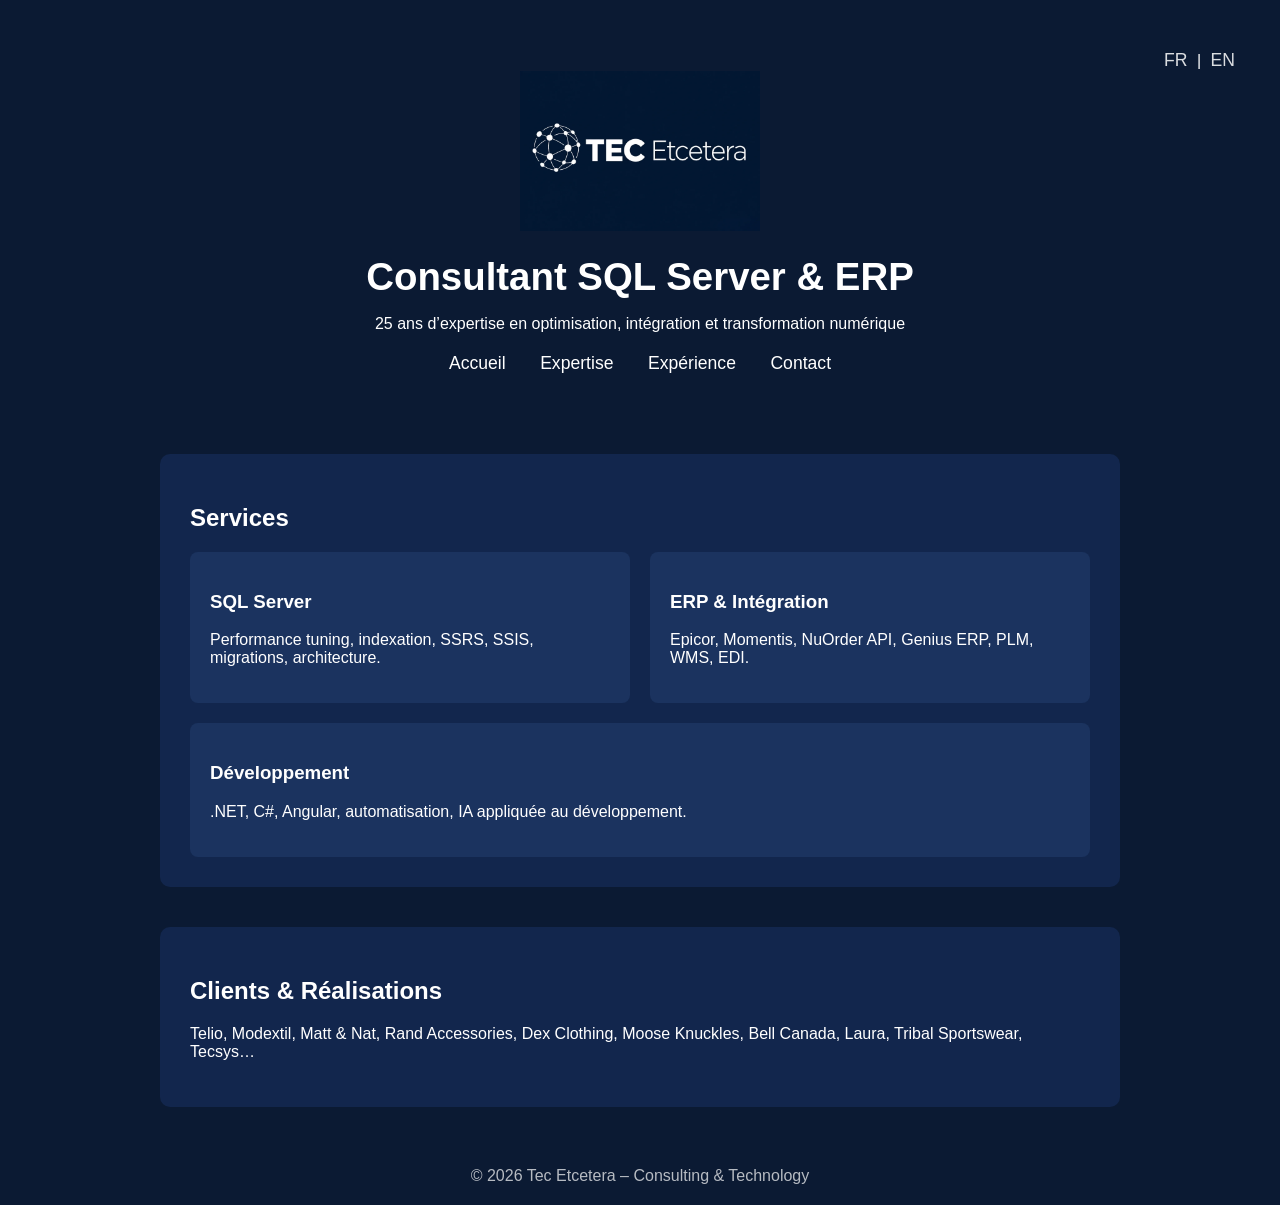
==== index.html @ fb2dedbb "Initial commit" ====
﻿<!DOCTYPE html>
<html lang="fr">
<head>
    <meta charset="UTF-8">
    <title>Tec Etcetera – Consultant SQL Server & ERP</title>
    <link rel="stylesheet" href="css/style.css">
</head>

<body>

    <header>
        <nav class="lang-menu">
            <a href="index.html">FR</a> |
            <a href="index-en.html">EN</a>
        </nav>

        <img src="images/logo-tecetcetera.png" alt="Tec Etcetera Logo">
        <h1>Consultant SQL Server & ERP</h1>
        <p>25 ans d’expertise en optimisation, intégration et transformation numérique</p>

        <nav>
            <a href="index.html">Accueil</a>
            <a href="expertise.html">Expertise</a>
            <a href="experience.html">Expérience</a>
            <a href="contact.html">Contact</a>
        </nav>
    </header>


    <div class="section">
        <h2>Services</h2>
        <div class="services">
            <div class="service">
                <h3>SQL Server</h3>
                <p>Performance tuning, indexation, SSRS, SSIS, migrations, architecture.</p>
            </div>
            <div class="service">
                <h3>ERP & Intégration</h3>
                <p>Epicor, Momentis, NuOrder API, Genius ERP, PLM, WMS, EDI.</p>
            </div>
            <div class="service">
                <h3>Développement</h3>
                <p>.NET, C#, Angular, automatisation, IA appliquée au développement.</p>
            </div>
        </div>
    </div>

    <div class="section">
        <h2>Clients & Réalisations</h2>
        <p>Telio, Modextil, Matt & Nat, Rand Accessories, Dex Clothing, Moose Knuckles, Bell Canada, Laura, Tribal Sportswear, Tecsys…</p>
    </div>

    <footer>
        © 2026 Tec Etcetera – Consulting & Technology
    </footer>

</body>
</html>
---- css/style.css ----
/*body {
    font-family: 'Montserrat', sans-serif;
    margin: 0;
    background: url('../images/background.jpg') no-repeat center center fixed;
    background-size: cover;
    color: #fff;
}*/

body {
    font-family: 'Montserrat', sans-serif;
    margin: 0;
    background: #0b1a33;
    color: #fff;
}

header {
    text-align: center;
    padding: 40px 20px;
}

    header img {
        width: 240px;
        margin-bottom: 20px;
    }

h1 {
    font-size: 2.4em;
    margin: 0;
}

nav {
    text-align: center;
    margin-top: 20px;
}

    nav a {
        color: #fff;
        margin: 0 15px;
        text-decoration: none;
        font-size: 1.1em;
    }

.section {
    max-width: 900px;
    margin: 40px auto;
    background: #12264d;
    padding: 30px;
    border-radius: 10px;
}

.services {
    display: flex;
    flex-wrap: wrap;
    gap: 20px;
}

.service {
    flex: 1;
    min-width: 250px;
    background: #1b335f;
    padding: 20px;
    border-radius: 8px;
}

footer {
    text-align: center;
    padding: 20px;
    opacity: 0.7;
}

.lang-menu {
    text-align: right;
    margin: 10px 20px 0 0;
    font-size: 1em;
}

    .lang-menu a {
        color: #fff;
        text-decoration: none;
        margin: 0 5px;
        opacity: 0.85;
    }

        .lang-menu a:hover {
            opacity: 1;
            text-decoration: underline;
        }
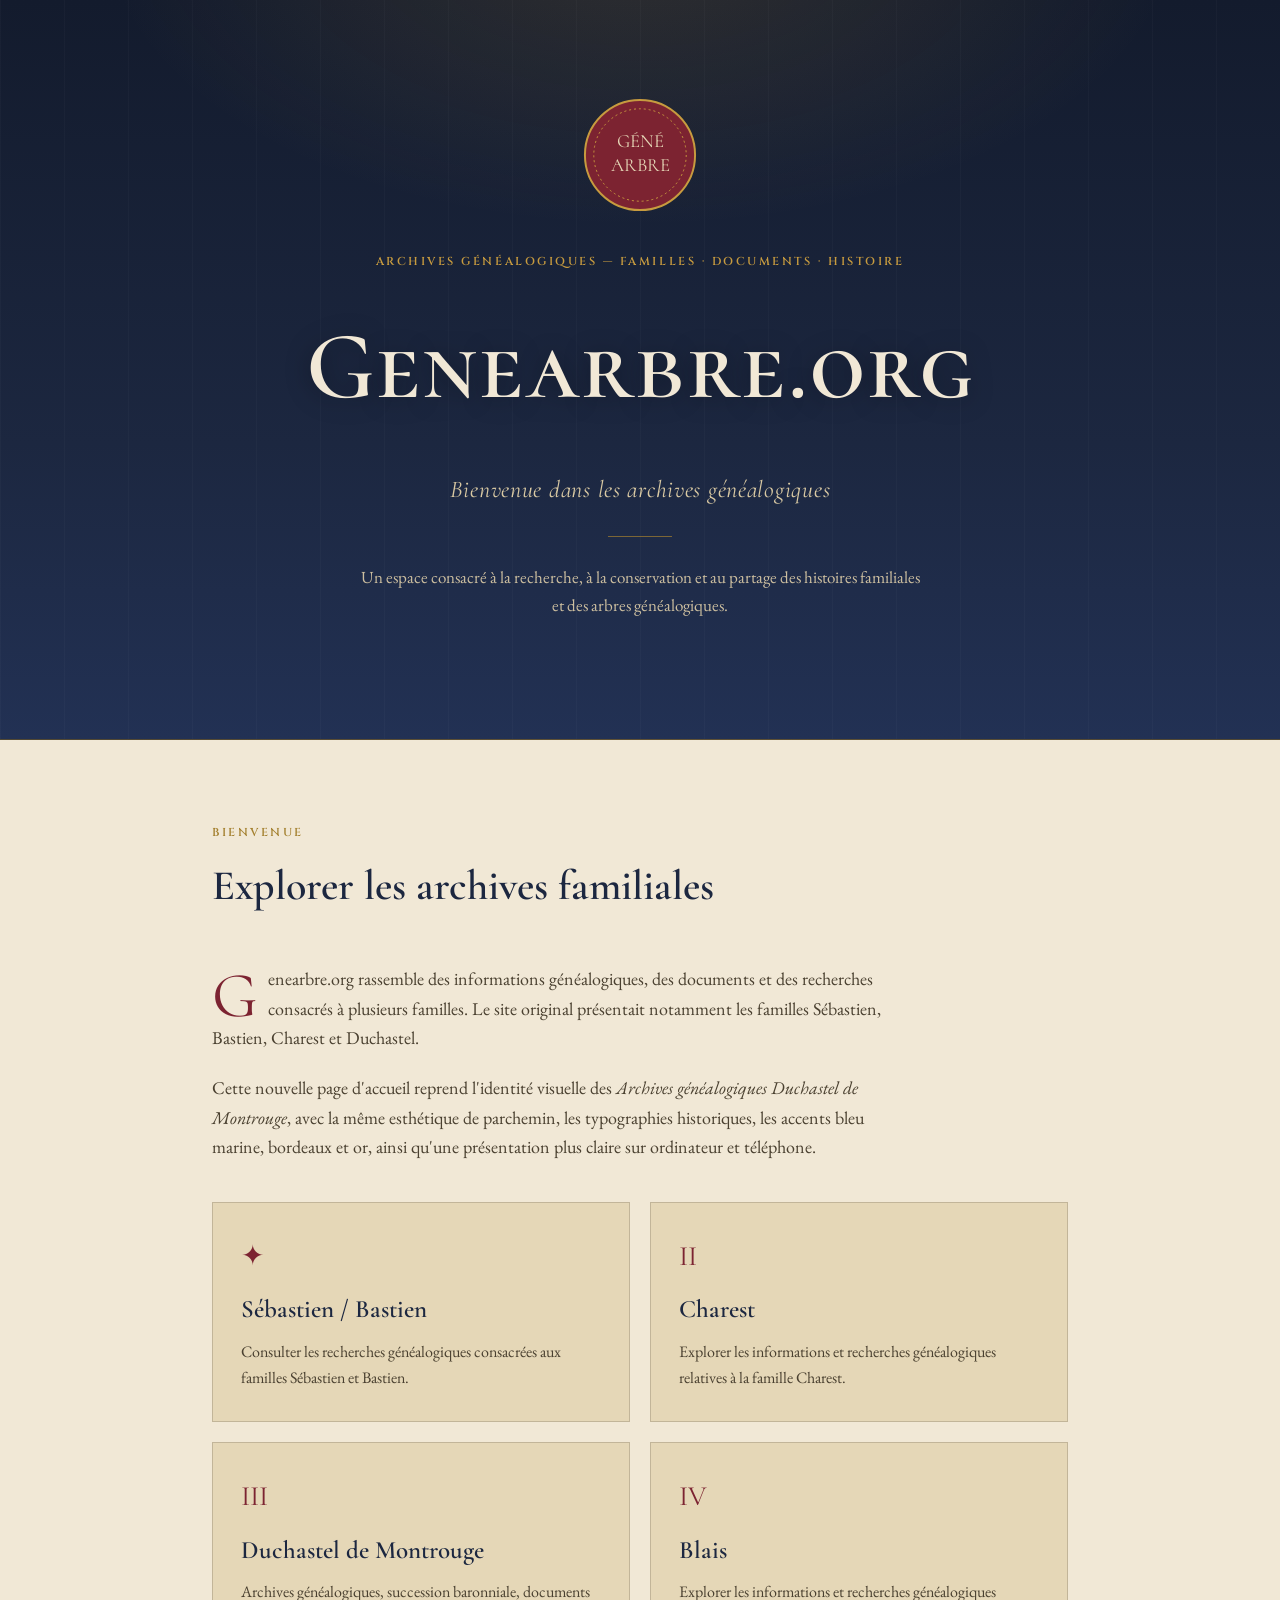
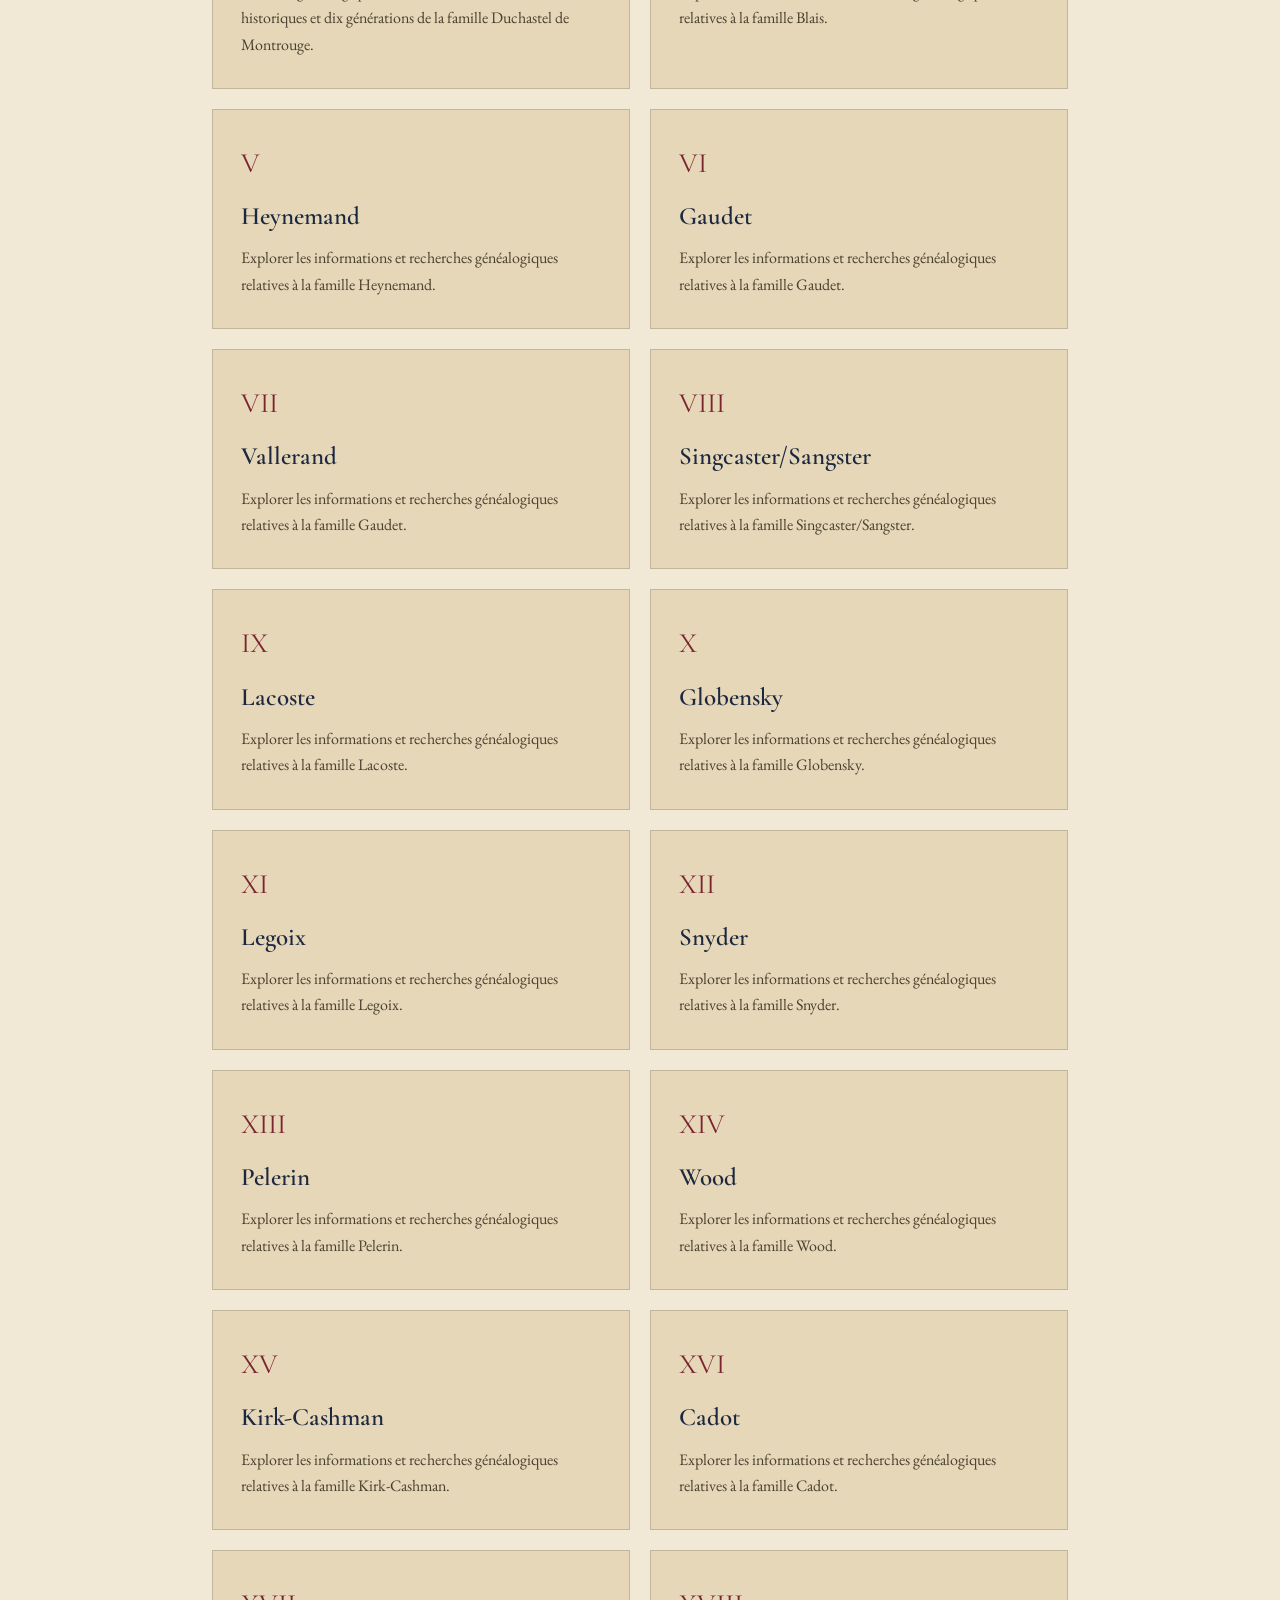
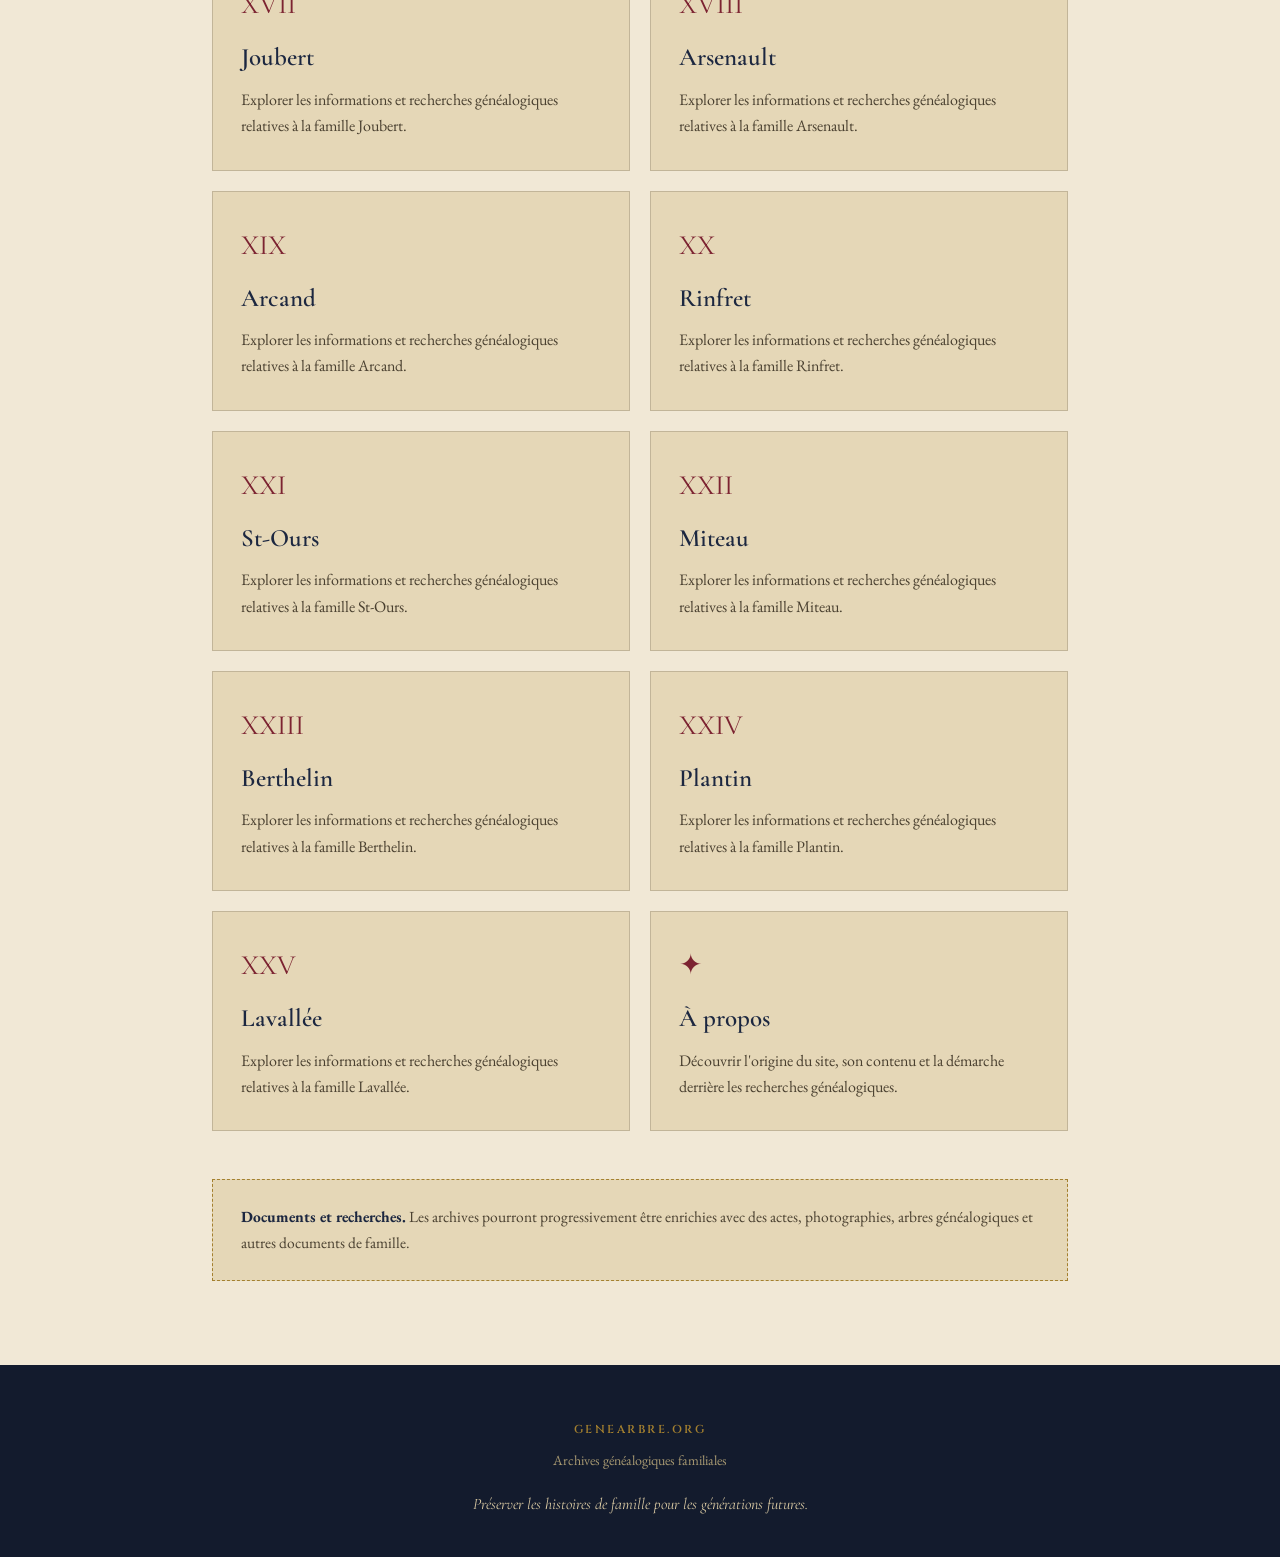
==== commit 1a0da7ec: "Add files via upload" ====
--- a/index.html
+++ b/index.html
@@ -1,58 +1,514 @@
-﻿<!DOCTYPE html>
-<html lang="fr">
-<head>
-    <meta charset="UTF-8">
-    <title>Tec Etcetera – Consultant SQL Server & ERP</title>
-    <link rel="stylesheet" href="css/style.css">
-</head>
-
-<body>
-
-    <header>
-        <nav class="lang-menu">
-            <a href="index.html">FR</a> |
-            <a href="index-en.html">EN</a>
-        </nav>
-
-        <img src="images/logo-tecetcetera.png" alt="Tec Etcetera Logo">
-        <h1>Consultant SQL Server & ERP</h1>
-        <p>25 ans d’expertise en optimisation, intégration et transformation numérique</p>
-
-        <nav>
-            <a href="index.html">Accueil</a>
-            <a href="expertise.html">Expertise</a>
-            <a href="experience.html">Expérience</a>
-            <a href="contact.html">Contact</a>
-        </nav>
-    </header>
-
-
-    <div class="section">
-        <h2>Services</h2>
-        <div class="services">
-            <div class="service">
-                <h3>SQL Server</h3>
-                <p>Performance tuning, indexation, SSRS, SSIS, migrations, architecture.</p>
-            </div>
-            <div class="service">
-                <h3>ERP & Intégration</h3>
-                <p>Epicor, Momentis, NuOrder API, Genius ERP, PLM, WMS, EDI.</p>
-            </div>
-            <div class="service">
-                <h3>Développement</h3>
-                <p>.NET, C#, Angular, automatisation, IA appliquée au développement.</p>
-            </div>
-        </div>
-    </div>
-
-    <div class="section">
-        <h2>Clients & Réalisations</h2>
-        <p>Telio, Modextil, Matt & Nat, Rand Accessories, Dex Clothing, Moose Knuckles, Bell Canada, Laura, Tribal Sportswear, Tecsys…</p>
-    </div>
-
-    <footer>
-        © 2026 Tec Etcetera – Consulting & Technology
-    </footer>
-
-</body>
-</html>
+<!DOCTYPE html>
+<html lang="fr">
+<head>
+<meta charset="UTF-8">
+<meta name="viewport" content="width=device-width, initial-scale=1.0">
+<title>Genearbre.org — Archives généalogiques</title>
+<link rel="preconnect" href="https://fonts.googleapis.com">
+<link href="https://fonts.googleapis.com/css2?family=Cinzel:wght@500;600&family=Cormorant+Garamond:ital,wght@0,400;0,500;0,600;1,400&family=Cormorant+SC:wght@500;600&family=EB+Garamond:ital,wght@0,400;0,500;1,400&display=swap" rel="stylesheet">
+<style>
+
+  :root{
+    --parchment: #f1e8d6;
+    --parchment-deep: #e5d7b7;
+    --ink: #241d13;
+    --ink-soft: #4a4030;
+    --navy: #1c2740;
+    --navy-deep: #131b2d;
+    --burgundy: #7c2331;
+    --gold: #a4802f;
+    --gold-bright: #c79b3f;
+    --rule: rgba(36,29,19,0.18);
+  }
+  *{box-sizing:border-box;}
+  html{scroll-behavior:smooth;}
+  body{
+    margin:0;
+    background:var(--parchment);
+    color:var(--ink);
+    font-family:'EB Garamond', serif;
+    font-size:18px;
+    line-height:1.65;
+  }
+  ::selection{background:var(--gold); color:var(--navy-deep);}
+
+  .eyebrow{
+    font-family:'Cinzel', serif;
+    font-size:11.5px;
+    letter-spacing:.22em;
+    text-transform:uppercase;
+    color:var(--gold);
+    font-weight:600;
+  }
+
+  h1,h2,h3{ font-family:'Cormorant Garamond', serif; font-weight:600; margin:0; color:var(--navy);}
+
+  a{ color:inherit; }
+
+  .wrap{ max-width:920px; margin:0 auto; padding:0 32px; }
+
+  /* ---------- HERO ---------- */
+  .hero{
+    position:relative;
+    background:
+      radial-gradient(ellipse 900px 500px at 50% -10%, rgba(199,155,63,0.16), transparent 60%),
+      linear-gradient(180deg, var(--navy-deep), var(--navy) 60%, #223154 100%);
+    color:var(--parchment);
+    padding:96px 32px 120px;
+    text-align:center;
+    overflow:hidden;
+    border-bottom:1px solid rgba(199,155,63,0.35);
+  }
+  .hero::before{
+    content:"";
+    position:absolute; inset:0;
+    background-image:
+      repeating-linear-gradient(90deg, rgba(255,255,255,0.025) 0 1px, transparent 1px 64px);
+    pointer-events:none;
+  }
+  .seal{
+    width:118px; height:118px; margin:0 auto 30px;
+    position:relative;
+    animation: sealDrop 1.1s cubic-bezier(.2,.8,.2,1) both;
+  }
+  @keyframes sealDrop{
+    0%{ transform:translateY(-14px) scale(.85) rotate(-8deg); opacity:0; }
+    100%{ transform:translateY(0) scale(1) rotate(0deg); opacity:1; }
+  }
+  .seal svg{ width:100%; height:100%; }
+  .hero .eyebrow{ color:var(--gold-bright); }
+  .hero h1{
+    font-family:'Cormorant SC', serif;
+    font-size:clamp(52px, 9vw, 96px);
+    color:var(--parchment);
+    letter-spacing:.02em;
+    margin:14px 0 6px;
+    text-shadow:0 2px 24px rgba(0,0,0,.35);
+  }
+  .hero .sub{
+    font-family:'Cormorant Garamond', serif;
+    font-style:italic;
+    font-size:clamp(18px,2.6vw,24px);
+    color:#d9c9a3;
+    letter-spacing:.03em;
+  }
+  .hero .rule{
+    width:64px; height:1px; background:var(--gold); margin:26px auto;
+    opacity:.7;
+  }
+  .hero p.lede{
+    max-width:560px; margin:0 auto; color:#cdbfa0; font-size:17px;
+  }
+
+  /* ---------- SECTION SHELL ---------- */
+  section{ padding:84px 0; border-bottom:1px solid var(--rule); }
+  section:last-of-type{ border-bottom:none; }
+  .section-head{ margin-bottom:44px; }
+  .section-head h2{ font-size:clamp(30px,4vw,42px); margin-top:8px; }
+  .section-head .eyebrow{ display:block; }
+
+  /* ---------- NARRATIVE ---------- */
+  .lede-block p{ margin:0 0 20px; color:var(--ink-soft); }
+  .lede-block p:first-child::first-letter{
+    font-family:'Cormorant SC', serif;
+    font-size:64px;
+    float:left;
+    line-height:.8;
+    padding:6px 10px 0 0;
+    color:var(--burgundy);
+  }
+  blockquote{
+    margin:36px 0; padding:22px 28px;
+    border-left:3px solid var(--gold);
+    background:var(--parchment-deep);
+    font-style:italic; color:var(--ink);
+  }
+  blockquote cite{ display:block; margin-top:10px; font-style:normal; font-family:'Cinzel',serif; font-size:11px; letter-spacing:.15em; color:var(--ink-soft); }
+
+  .figure-note{
+    display:flex; gap:18px; align-items:flex-start;
+    background:var(--parchment-deep); border:1px solid var(--rule);
+    padding:20px 24px; margin:32px 0; font-size:15.5px; color:var(--ink-soft);
+  }
+  .figure-note .mark{ font-family:'Cormorant SC',serif; font-size:28px; color:var(--burgundy); line-height:1; }
+
+  /* ---------- LINEAGE LADDER (signature element) ---------- */
+  .ladder-intro{ margin-bottom:56px; max-width:640px; }
+  .ladder{ position:relative; }
+  .ladder::before{
+    content:""; position:absolute; left:29px; top:8px; bottom:8px; width:1px;
+    background:linear-gradient(180deg, transparent, var(--gold) 6%, var(--gold) 94%, transparent);
+  }
+  .rung{
+    position:relative; display:grid; grid-template-columns:60px 1fr; gap:22px;
+    padding:26px 0; border-bottom:1px dashed var(--rule);
+  }
+  .rung:last-child{ border-bottom:none; }
+  .rung .numeral{
+    font-family:'Cormorant SC', serif; font-size:26px; color:var(--navy);
+    width:60px; height:60px; border-radius:50%;
+    background:var(--parchment); border:1.5px solid var(--gold);
+    display:flex; align-items:center; justify-content:center;
+    position:relative; z-index:1;
+  }
+  .rung.current .numeral{ background:var(--burgundy); color:var(--parchment); border-color:var(--burgundy); }
+  .rung h3{ font-size:23px; color:var(--navy); }
+  .rung .role{ font-family:'Cinzel',serif; font-size:10.5px; letter-spacing:.15em; text-transform:uppercase; color:var(--burgundy); margin:4px 0 8px; }
+  .rung .meta{ font-size:15.5px; color:var(--ink-soft); }
+  .rung .meta b{ color:var(--ink); font-weight:600; }
+
+  /* ---------- GENERATION RECORDS ---------- */
+  details.gen{
+    background:var(--parchment-deep); border:1px solid var(--rule);
+    margin-bottom:14px; padding:0;
+  }
+  details.gen > summary{
+    list-style:none; cursor:pointer;
+    padding:20px 26px; display:flex; justify-content:space-between; align-items:baseline; gap:16px;
+    font-family:'Cormorant Garamond', serif;
+  }
+  details.gen > summary::-webkit-details-marker{ display:none; }
+  details.gen > summary .tag{ font-family:'Cinzel',serif; font-size:10.5px; letter-spacing:.15em; color:var(--gold); flex-shrink:0; }
+  details.gen > summary .name{ font-size:22px; color:var(--navy); flex:1; }
+  details.gen > summary .chevron{ font-size:14px; color:var(--burgundy); transition:transform .25s ease; flex-shrink:0; }
+  details.gen[open] > summary .chevron{ transform:rotate(90deg); }
+  .gen-body{ padding:0 26px 26px; font-size:16px; color:var(--ink-soft); }
+  .gen-body p{ margin:0 0 14px; }
+  .gen-body .children{ margin-top:12px; padding-left:20px; border-left:2px solid var(--rule); }
+  .gen-body .children .child{ margin-bottom:10px; }
+  .gen-body .children .grand{ margin:6px 0 6px 22px; font-size:14.5px; color:var(--ink-soft); opacity:.9; }
+  .gen-body .grand ul{ margin:4px 0 4px 22px; padding:0; }
+  .gen-body sup.note{ font-size:11px; color:var(--gold); }
+
+  /* ---------- PATRILINEAL CHART ---------- */
+  .chart-wrap{
+    background:var(--navy-deep); color:var(--parchment);
+    padding:48px 40px; position:relative;
+    border:1px solid var(--gold);
+  }
+  .chart-wrap::before, .chart-wrap::after{
+    content:"◆"; color:var(--gold); font-size:12px; position:absolute;
+  }
+  .chart-wrap::before{ top:16px; left:16px; }
+  .chart-wrap::after{ bottom:16px; right:16px; }
+  .chart-title{ text-align:center; font-family:'Cormorant SC',serif; font-size:26px; margin-bottom:6px; }
+  .chart-sub{ text-align:center; font-family:'Cormorant Garamond',serif; font-style:italic; color:#c9b98a; margin-bottom:32px; }
+  .chart-row{ display:grid; grid-template-columns:40px 1fr; gap:16px; padding:12px 0; border-bottom:1px solid rgba(199,155,63,0.2); }
+  .chart-row:last-child{ border-bottom:none; }
+  .chart-row .rn{ font-family:'Cormorant SC',serif; color:var(--gold-bright); font-size:18px; }
+  .chart-row .rd{ font-size:15px; }
+  .chart-row .rd .names{ color:var(--parchment); }
+  .chart-row .rd .date{ display:block; font-size:13px; color:#a99a72; margin-top:2px; }
+
+  /* ---------- IMAGES ---------- */
+  .figure{ margin:36px 0; }
+  .figure img{ display:block; width:100%; height:auto; border:1px solid var(--rule); background:var(--parchment-deep); }
+  .figure figcaption{ margin-top:10px; font-family:'Cinzel',serif; font-size:11px; letter-spacing:.08em; color:var(--ink-soft); text-align:center; }
+  .figure-pair{ display:grid; grid-template-columns:1fr 1fr; gap:24px; margin:36px 0; }
+  .figure-pair .figure{ margin:0; }
+  .crest-row{ display:flex; align-items:center; gap:28px; margin:0 0 32px; }
+  .crest-row img{ width:96px; height:auto; border:1px solid var(--rule); flex-shrink:0; }
+  .crest-row .blazon{ font-style:italic; color:var(--ink-soft); font-size:15px; }
+  .rung .portrait{ margin-top:14px; display:flex; gap:10px; }
+  .rung .portrait img{ width:74px; height:auto; border:1px solid var(--gold); }
+  .doc-image{ margin:16px 0 6px; }
+  .doc-image img{ width:100%; max-width:340px; height:auto; border:1px solid var(--rule); display:block; }
+  .doc-image figcaption{ font-size:13px; color:var(--ink-soft); font-style:italic; margin-top:6px; }
+
+  /* ---------- SOURCES ---------- */
+  .sources ul{ padding-left:20px; color:var(--ink-soft); font-size:15px; }
+  .sources li{ margin-bottom:10px; }
+
+  footer{
+    background:var(--navy-deep); color:#a99a72; text-align:center;
+    padding:56px 32px 40px; font-size:14px;
+  }
+  footer .eyebrow{ display:block; margin-bottom:10px; }
+  footer .contrib{ color:#d9c9a3; margin-top:18px; font-family:'Cormorant Garamond',serif; font-style:italic; font-size:16px; }
+
+  .callout-next{
+    margin-top:60px; padding:24px 28px; border:1px dashed var(--gold);
+    background:var(--parchment-deep); font-size:15.5px; color:var(--ink-soft);
+  }
+  .callout-next b{ color:var(--navy); }
+
+  @media (max-width:640px){
+    .wrap{ padding:0 20px; }
+    .rung{ grid-template-columns:44px 1fr; gap:14px; }
+    .rung .numeral{ width:44px; height:44px; font-size:19px; }
+    .chart-wrap{ padding:32px 20px; }
+    .figure-pair{ grid-template-columns:1fr; }
+    .crest-row{ flex-direction:column; align-items:flex-start; gap:14px; }
+  }
+
+
+  /* ---------- HOME PAGE ---------- */
+  .home-grid{
+    display:grid;
+    grid-template-columns:repeat(2,minmax(0,1fr));
+    gap:20px;
+    margin-top:40px;
+  }
+  .home-card{
+    display:block;
+    text-decoration:none;
+    background:var(--parchment-deep);
+    border:1px solid var(--rule);
+    padding:30px 28px;
+    transition:transform .2s ease, border-color .2s ease, box-shadow .2s ease;
+  }
+  .home-card:hover{
+    transform:translateY(-3px);
+    border-color:var(--gold);
+    box-shadow:0 8px 24px rgba(36,29,19,.08);
+  }
+  .home-card .card-mark{
+    font-family:'Cormorant SC',serif;
+    font-size:28px;
+    color:var(--burgundy);
+    margin-bottom:10px;
+  }
+  .home-card h3{
+    font-size:25px;
+    margin-bottom:8px;
+  }
+  .home-card p{
+    margin:0;
+    color:var(--ink-soft);
+    font-size:16px;
+  }
+  .welcome{
+    max-width:700px;
+  }
+  .welcome p{
+    color:var(--ink-soft);
+    margin:0 0 20px;
+  }
+  .welcome p:first-child::first-letter{
+    font-family:'Cormorant SC',serif;
+    font-size:64px;
+    float:left;
+    line-height:.8;
+    padding:6px 10px 0 0;
+    color:var(--burgundy);
+  }
+  .home-note{
+    margin-top:48px;
+    padding:24px 28px;
+    border:1px dashed var(--gold);
+    background:var(--parchment-deep);
+    color:var(--ink-soft);
+    font-size:15.5px;
+  }
+  .home-note b{ color:var(--navy); }
+
+  @media (max-width:640px){
+    .home-grid{ grid-template-columns:1fr; }
+  }
+</style>
+</head>
+<body>
+
+<header class="hero">
+  <div class="seal" aria-hidden="true">
+    <svg viewBox="0 0 120 120">
+      <circle cx="60" cy="60" r="56" fill="#7c2331" stroke="#c79b3f" stroke-width="2"/>
+      <circle cx="60" cy="60" r="47" fill="none" stroke="#c79b3f" stroke-width="1" stroke-dasharray="2 3"/>
+      <text x="60" y="52" text-anchor="middle" font-family="'Cormorant SC', serif" font-size="19" fill="#e5d7b7">GÉNÉ</text>
+      <text x="60" y="76" text-anchor="middle" font-family="'Cormorant SC', serif" font-size="19" fill="#e5d7b7">ARBRE</text>
+    </svg>
+  </div>
+  <span class="eyebrow">Archives généalogiques — Familles · Documents · Histoire</span>
+  <h1>Genearbre.org</h1>
+  <p class="sub">Bienvenue dans les archives généalogiques</p>
+  <div class="rule"></div>
+  <p class="lede">Un espace consacré à la recherche, à la conservation et au partage des histoires familiales et des arbres généalogiques.</p>
+</header>
+
+<main>
+
+  <section id="accueil">
+    <div class="wrap">
+      <div class="section-head">
+        <span class="eyebrow">Bienvenue</span>
+        <h2>Explorer les archives familiales</h2>
+      </div>
+
+      <div class="welcome">
+        <p>Genearbre.org rassemble des informations généalogiques, des documents et des recherches consacrés à plusieurs familles. Le site original présentait notamment les familles Sébastien, Bastien, Charest et Duchastel.</p>
+        <p>Cette nouvelle page d'accueil reprend l'identité visuelle des <em>Archives généalogiques Duchastel de Montrouge</em>, avec la même esthétique de parchemin, les typographies historiques, les accents bleu marine, bordeaux et or, ainsi qu'une présentation plus claire sur ordinateur et téléphone.</p>
+      </div>
+
+      <div class="home-grid">
+          <a class="home-card" href="Sebastien/genealogie-sebastien.html">
+              <div class="card-mark">✦</div>
+              <h3>Sébastien / Bastien</h3>
+              <p>Consulter les recherches généalogiques consacrées aux familles Sébastien et Bastien.</p>
+          </a>
+
+          <a class="home-card" href="Charest/genealogie-charest.html">
+              <div class="card-mark">II</div>
+              <h3>Charest</h3>
+              <p>Explorer les informations et recherches généalogiques relatives à la famille Charest.</p>
+          </a>
+          <a class="home-card" href="Duchastel/genealogie-duchastel.html">
+              <div class="card-mark">III</div>
+              <h3>Duchastel de Montrouge</h3>
+              <p>Archives généalogiques, succession baronniale, documents historiques et dix générations de la famille Duchastel de Montrouge.</p>
+          </a>
+
+          <a class="home-card" href="Blais/genealogie-blais.html">
+              <div class="card-mark">IV</div>
+              <h3>Blais</h3>
+              <p>Explorer les informations et recherches généalogiques relatives à la famille Blais.</p>
+          </a>
+
+          <a class="home-card" href="Heynemand/genealogie-heynemand.html">
+              <div class="card-mark">V</div>
+              <h3>Heynemand</h3>
+              <p>Explorer les informations et recherches généalogiques relatives à la famille Heynemand.</p>
+          </a>
+
+          <a class="home-card" href="Gaudet/genealogie-gaudet.html">
+             <div class="card-mark">VI</div>
+             <h3>Gaudet</h3>
+             <p>Explorer les informations et recherches généalogiques relatives à la famille Gaudet.</p>
+          </a>
+
+          <a class="home-card" href="Vallerand/genealogie_vallerand.html">
+             <div class="card-mark">VII</div>
+             <h3>Vallerand</h3>
+             <p>Explorer les informations et recherches généalogiques relatives à la famille Gaudet.</p>
+          </a>
+
+          <a class="home-card" href="Sangster/genealogie_sangster.html">
+             <div class="card-mark">VIII</div>
+             <h3>Singcaster/Sangster</h3>
+             <p>Explorer les informations et recherches généalogiques relatives à la famille Singcaster/Sangster.</p>
+          </a>
+
+          <a class="home-card" href="Lacoste/genealogie_lacoste.html">
+             <div class="card-mark">IX</div>
+             <h3>Lacoste</h3>
+             <p>Explorer les informations et recherches généalogiques relatives à la famille Lacoste.</p>
+          </a>
+
+          <a class="home-card" href="Globensky/genealogie_Globensky.html">
+             <div class="card-mark">X</div>
+             <h3>Globensky</h3>
+             <p>Explorer les informations et recherches généalogiques relatives à la famille Globensky.</p>
+          </a>
+          
+          <a class="home-card" href="Legoix/genealogie_legoix.html">
+             <div class="card-mark">XI</div>
+             <h3>Legoix</h3>
+             <p>Explorer les informations et recherches généalogiques relatives à la famille Legoix.</p>
+          </a>
+          
+          <a class="home-card" href="Snyder/genealogie_snyder.html">
+             <div class="card-mark">XII</div>
+             <h3>Snyder</h3>
+             <p>Explorer les informations et recherches généalogiques relatives à la famille Snyder.</p>
+          </a>
+
+          <a class="home-card" href="Pelerin/genealogie_pelerin.html">
+             <div class="card-mark">XIII</div>
+             <h3>Pelerin</h3>
+             <p>Explorer les informations et recherches généalogiques relatives à la famille Pelerin.</p>
+          </a>
+
+          <a class="home-card" href="Wood/genealogie_wood.html">
+             <div class="card-mark">XIV</div>
+             <h3>Wood</h3>
+             <p>Explorer les informations et recherches généalogiques relatives à la famille Wood.</p>
+          </a>
+
+          <a class="home-card" href="Cashman/genealogie_kirk_cashman.html">
+             <div class="card-mark">XV</div>
+             <h3>Kirk-Cashman</h3>
+             <p>Explorer les informations et recherches généalogiques relatives à la famille Kirk-Cashman.</p>
+          </a>
+
+          <a class="home-card" href="Cadot/genealogie_cadot.html">
+             <div class="card-mark">XVI</div>
+             <h3>Cadot</h3>
+             <p>Explorer les informations et recherches généalogiques relatives à la famille Cadot.</p>
+          </a>
+
+          <a class="home-card" href="Joubert/genealogie_joubert.html">
+             <div class="card-mark">XVII</div>
+             <h3>Joubert</h3>
+             <p>Explorer les informations et recherches généalogiques relatives à la famille Joubert.</p>
+          </a>
+
+          <a class="home-card" href="Arsenault/genealogie_arsenault.html">
+             <div class="card-mark">XVIII</div>
+             <h3>Arsenault</h3>
+             <p>Explorer les informations et recherches généalogiques relatives à la famille Arsenault.</p>
+          </a>
+
+          <a class="home-card" href="Arcand/genealogie_arcand.html">
+             <div class="card-mark">XIX</div>
+             <h3>Arcand</h3>
+             <p>Explorer les informations et recherches généalogiques relatives à la famille Arcand.</p>
+          </a>
+
+          <a class="home-card" href="Rinfret/genealogie_rinfret.html">
+             <div class="card-mark">XX</div>
+             <h3>Rinfret</h3>
+             <p>Explorer les informations et recherches généalogiques relatives à la famille Rinfret.</p>
+          </a>
+
+          <a class="home-card" href="St-Ours/genealogie_stours.html">
+             <div class="card-mark">XXI</div>
+             <h3>St-Ours</h3>
+             <p>Explorer les informations et recherches généalogiques relatives à la famille St-Ours.</p>
+          </a>
+
+          <a class="home-card" href="Miteau/genealogie_miteau.html">
+             <div class="card-mark">XXII</div>
+             <h3>Miteau</h3>
+             <p>Explorer les informations et recherches généalogiques relatives à la famille Miteau.</p>
+          </a>
+
+          <a class="home-card" href="Berthelin/genealogie_berthelin.html">
+             <div class="card-mark">XXIII</div>
+             <h3>Berthelin</h3>
+             <p>Explorer les informations et recherches généalogiques relatives à la famille Berthelin.</p>
+          </a>
+
+          <a class="home-card" href="Plantin/genealogie_plantin.html">
+             <div class="card-mark">XXIV</div>
+             <h3>Plantin</h3>
+             <p>Explorer les informations et recherches généalogiques relatives à la famille Plantin.</p>
+          </a>
+
+          <a class="home-card" href="Lavallée/genealogie-lavallee.html">
+             <div class="card-mark">XXV</div>
+             <h3>Lavallée</h3>
+             <p>Explorer les informations et recherches généalogiques relatives à la famille Lavallée.</p>
+          </a>
+        
+          <a class="home-card" href="about-us/">
+             <div class="card-mark">✦</div>
+             <h3>À propos</h3>
+             <p>Découvrir l'origine du site, son contenu et la démarche derrière les recherches généalogiques.</p>
+          </a>
+      </div>
+
+      <div class="home-note">
+        <b>Documents et recherches.</b> Les archives pourront progressivement être enrichies avec des actes, photographies, arbres généalogiques et autres documents de famille.
+      </div>
+    </div>
+  </section>
+
+</main>
+
+<footer>
+  <span class="eyebrow">Genearbre.org</span>
+  Archives généalogiques familiales
+  <div class="contrib">Préserver les histoires de famille pour les générations futures.</div>
+</footer>
+
+</body>
+</html>
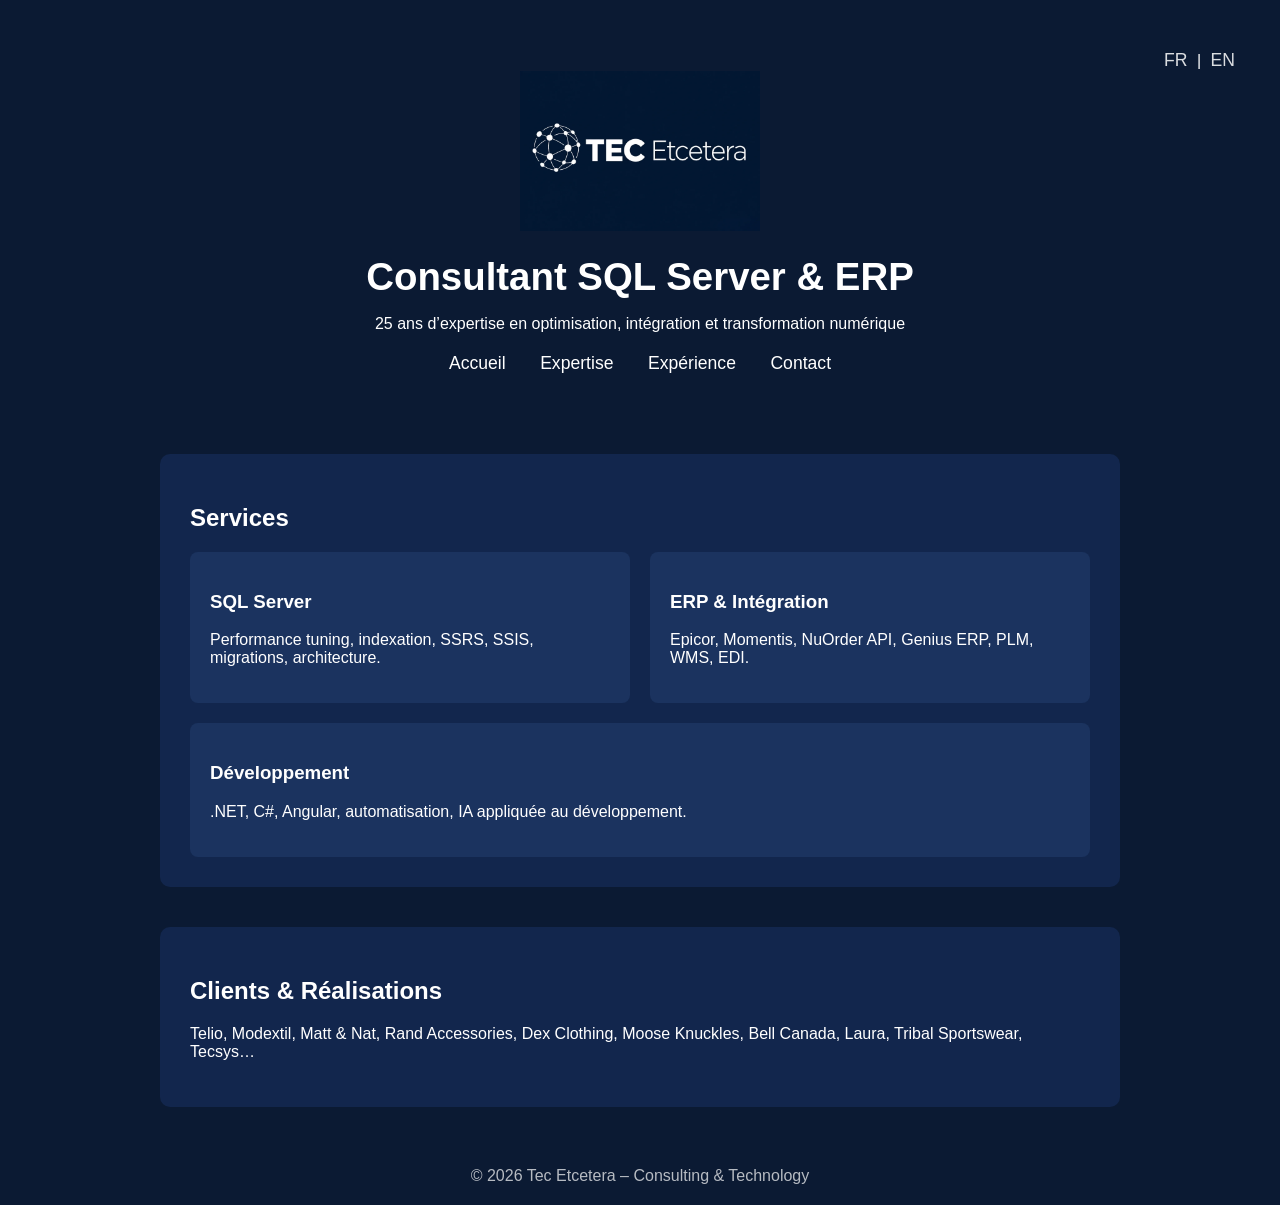
==== commit a418f59d: "Restore Tec Etcetera homepage Co-authored-by: Copilot App <223556219+Copilot@users.noreply.github.co" ====
--- a/index.html
+++ b/index.html
@@ -1,514 +1,58 @@
-<!DOCTYPE html>
-<html lang="fr">
-<head>
-<meta charset="UTF-8">
-<meta name="viewport" content="width=device-width, initial-scale=1.0">
-<title>Genearbre.org — Archives généalogiques</title>
-<link rel="preconnect" href="https://fonts.googleapis.com">
-<link href="https://fonts.googleapis.com/css2?family=Cinzel:wght@500;600&family=Cormorant+Garamond:ital,wght@0,400;0,500;0,600;1,400&family=Cormorant+SC:wght@500;600&family=EB+Garamond:ital,wght@0,400;0,500;1,400&display=swap" rel="stylesheet">
-<style>
-
-  :root{
-    --parchment: #f1e8d6;
-    --parchment-deep: #e5d7b7;
-    --ink: #241d13;
-    --ink-soft: #4a4030;
-    --navy: #1c2740;
-    --navy-deep: #131b2d;
-    --burgundy: #7c2331;
-    --gold: #a4802f;
-    --gold-bright: #c79b3f;
-    --rule: rgba(36,29,19,0.18);
-  }
-  *{box-sizing:border-box;}
-  html{scroll-behavior:smooth;}
-  body{
-    margin:0;
-    background:var(--parchment);
-    color:var(--ink);
-    font-family:'EB Garamond', serif;
-    font-size:18px;
-    line-height:1.65;
-  }
-  ::selection{background:var(--gold); color:var(--navy-deep);}
-
-  .eyebrow{
-    font-family:'Cinzel', serif;
-    font-size:11.5px;
-    letter-spacing:.22em;
-    text-transform:uppercase;
-    color:var(--gold);
-    font-weight:600;
-  }
-
-  h1,h2,h3{ font-family:'Cormorant Garamond', serif; font-weight:600; margin:0; color:var(--navy);}
-
-  a{ color:inherit; }
-
-  .wrap{ max-width:920px; margin:0 auto; padding:0 32px; }
-
-  /* ---------- HERO ---------- */
-  .hero{
-    position:relative;
-    background:
-      radial-gradient(ellipse 900px 500px at 50% -10%, rgba(199,155,63,0.16), transparent 60%),
-      linear-gradient(180deg, var(--navy-deep), var(--navy) 60%, #223154 100%);
-    color:var(--parchment);
-    padding:96px 32px 120px;
-    text-align:center;
-    overflow:hidden;
-    border-bottom:1px solid rgba(199,155,63,0.35);
-  }
-  .hero::before{
-    content:"";
-    position:absolute; inset:0;
-    background-image:
-      repeating-linear-gradient(90deg, rgba(255,255,255,0.025) 0 1px, transparent 1px 64px);
-    pointer-events:none;
-  }
-  .seal{
-    width:118px; height:118px; margin:0 auto 30px;
-    position:relative;
-    animation: sealDrop 1.1s cubic-bezier(.2,.8,.2,1) both;
-  }
-  @keyframes sealDrop{
-    0%{ transform:translateY(-14px) scale(.85) rotate(-8deg); opacity:0; }
-    100%{ transform:translateY(0) scale(1) rotate(0deg); opacity:1; }
-  }
-  .seal svg{ width:100%; height:100%; }
-  .hero .eyebrow{ color:var(--gold-bright); }
-  .hero h1{
-    font-family:'Cormorant SC', serif;
-    font-size:clamp(52px, 9vw, 96px);
-    color:var(--parchment);
-    letter-spacing:.02em;
-    margin:14px 0 6px;
-    text-shadow:0 2px 24px rgba(0,0,0,.35);
-  }
-  .hero .sub{
-    font-family:'Cormorant Garamond', serif;
-    font-style:italic;
-    font-size:clamp(18px,2.6vw,24px);
-    color:#d9c9a3;
-    letter-spacing:.03em;
-  }
-  .hero .rule{
-    width:64px; height:1px; background:var(--gold); margin:26px auto;
-    opacity:.7;
-  }
-  .hero p.lede{
-    max-width:560px; margin:0 auto; color:#cdbfa0; font-size:17px;
-  }
-
-  /* ---------- SECTION SHELL ---------- */
-  section{ padding:84px 0; border-bottom:1px solid var(--rule); }
-  section:last-of-type{ border-bottom:none; }
-  .section-head{ margin-bottom:44px; }
-  .section-head h2{ font-size:clamp(30px,4vw,42px); margin-top:8px; }
-  .section-head .eyebrow{ display:block; }
-
-  /* ---------- NARRATIVE ---------- */
-  .lede-block p{ margin:0 0 20px; color:var(--ink-soft); }
-  .lede-block p:first-child::first-letter{
-    font-family:'Cormorant SC', serif;
-    font-size:64px;
-    float:left;
-    line-height:.8;
-    padding:6px 10px 0 0;
-    color:var(--burgundy);
-  }
-  blockquote{
-    margin:36px 0; padding:22px 28px;
-    border-left:3px solid var(--gold);
-    background:var(--parchment-deep);
-    font-style:italic; color:var(--ink);
-  }
-  blockquote cite{ display:block; margin-top:10px; font-style:normal; font-family:'Cinzel',serif; font-size:11px; letter-spacing:.15em; color:var(--ink-soft); }
-
-  .figure-note{
-    display:flex; gap:18px; align-items:flex-start;
-    background:var(--parchment-deep); border:1px solid var(--rule);
-    padding:20px 24px; margin:32px 0; font-size:15.5px; color:var(--ink-soft);
-  }
-  .figure-note .mark{ font-family:'Cormorant SC',serif; font-size:28px; color:var(--burgundy); line-height:1; }
-
-  /* ---------- LINEAGE LADDER (signature element) ---------- */
-  .ladder-intro{ margin-bottom:56px; max-width:640px; }
-  .ladder{ position:relative; }
-  .ladder::before{
-    content:""; position:absolute; left:29px; top:8px; bottom:8px; width:1px;
-    background:linear-gradient(180deg, transparent, var(--gold) 6%, var(--gold) 94%, transparent);
-  }
-  .rung{
-    position:relative; display:grid; grid-template-columns:60px 1fr; gap:22px;
-    padding:26px 0; border-bottom:1px dashed var(--rule);
-  }
-  .rung:last-child{ border-bottom:none; }
-  .rung .numeral{
-    font-family:'Cormorant SC', serif; font-size:26px; color:var(--navy);
-    width:60px; height:60px; border-radius:50%;
-    background:var(--parchment); border:1.5px solid var(--gold);
-    display:flex; align-items:center; justify-content:center;
-    position:relative; z-index:1;
-  }
-  .rung.current .numeral{ background:var(--burgundy); color:var(--parchment); border-color:var(--burgundy); }
-  .rung h3{ font-size:23px; color:var(--navy); }
-  .rung .role{ font-family:'Cinzel',serif; font-size:10.5px; letter-spacing:.15em; text-transform:uppercase; color:var(--burgundy); margin:4px 0 8px; }
-  .rung .meta{ font-size:15.5px; color:var(--ink-soft); }
-  .rung .meta b{ color:var(--ink); font-weight:600; }
-
-  /* ---------- GENERATION RECORDS ---------- */
-  details.gen{
-    background:var(--parchment-deep); border:1px solid var(--rule);
-    margin-bottom:14px; padding:0;
-  }
-  details.gen > summary{
-    list-style:none; cursor:pointer;
-    padding:20px 26px; display:flex; justify-content:space-between; align-items:baseline; gap:16px;
-    font-family:'Cormorant Garamond', serif;
-  }
-  details.gen > summary::-webkit-details-marker{ display:none; }
-  details.gen > summary .tag{ font-family:'Cinzel',serif; font-size:10.5px; letter-spacing:.15em; color:var(--gold); flex-shrink:0; }
-  details.gen > summary .name{ font-size:22px; color:var(--navy); flex:1; }
-  details.gen > summary .chevron{ font-size:14px; color:var(--burgundy); transition:transform .25s ease; flex-shrink:0; }
-  details.gen[open] > summary .chevron{ transform:rotate(90deg); }
-  .gen-body{ padding:0 26px 26px; font-size:16px; color:var(--ink-soft); }
-  .gen-body p{ margin:0 0 14px; }
-  .gen-body .children{ margin-top:12px; padding-left:20px; border-left:2px solid var(--rule); }
-  .gen-body .children .child{ margin-bottom:10px; }
-  .gen-body .children .grand{ margin:6px 0 6px 22px; font-size:14.5px; color:var(--ink-soft); opacity:.9; }
-  .gen-body .grand ul{ margin:4px 0 4px 22px; padding:0; }
-  .gen-body sup.note{ font-size:11px; color:var(--gold); }
-
-  /* ---------- PATRILINEAL CHART ---------- */
-  .chart-wrap{
-    background:var(--navy-deep); color:var(--parchment);
-    padding:48px 40px; position:relative;
-    border:1px solid var(--gold);
-  }
-  .chart-wrap::before, .chart-wrap::after{
-    content:"◆"; color:var(--gold); font-size:12px; position:absolute;
-  }
-  .chart-wrap::before{ top:16px; left:16px; }
-  .chart-wrap::after{ bottom:16px; right:16px; }
-  .chart-title{ text-align:center; font-family:'Cormorant SC',serif; font-size:26px; margin-bottom:6px; }
-  .chart-sub{ text-align:center; font-family:'Cormorant Garamond',serif; font-style:italic; color:#c9b98a; margin-bottom:32px; }
-  .chart-row{ display:grid; grid-template-columns:40px 1fr; gap:16px; padding:12px 0; border-bottom:1px solid rgba(199,155,63,0.2); }
-  .chart-row:last-child{ border-bottom:none; }
-  .chart-row .rn{ font-family:'Cormorant SC',serif; color:var(--gold-bright); font-size:18px; }
-  .chart-row .rd{ font-size:15px; }
-  .chart-row .rd .names{ color:var(--parchment); }
-  .chart-row .rd .date{ display:block; font-size:13px; color:#a99a72; margin-top:2px; }
-
-  /* ---------- IMAGES ---------- */
-  .figure{ margin:36px 0; }
-  .figure img{ display:block; width:100%; height:auto; border:1px solid var(--rule); background:var(--parchment-deep); }
-  .figure figcaption{ margin-top:10px; font-family:'Cinzel',serif; font-size:11px; letter-spacing:.08em; color:var(--ink-soft); text-align:center; }
-  .figure-pair{ display:grid; grid-template-columns:1fr 1fr; gap:24px; margin:36px 0; }
-  .figure-pair .figure{ margin:0; }
-  .crest-row{ display:flex; align-items:center; gap:28px; margin:0 0 32px; }
-  .crest-row img{ width:96px; height:auto; border:1px solid var(--rule); flex-shrink:0; }
-  .crest-row .blazon{ font-style:italic; color:var(--ink-soft); font-size:15px; }
-  .rung .portrait{ margin-top:14px; display:flex; gap:10px; }
-  .rung .portrait img{ width:74px; height:auto; border:1px solid var(--gold); }
-  .doc-image{ margin:16px 0 6px; }
-  .doc-image img{ width:100%; max-width:340px; height:auto; border:1px solid var(--rule); display:block; }
-  .doc-image figcaption{ font-size:13px; color:var(--ink-soft); font-style:italic; margin-top:6px; }
-
-  /* ---------- SOURCES ---------- */
-  .sources ul{ padding-left:20px; color:var(--ink-soft); font-size:15px; }
-  .sources li{ margin-bottom:10px; }
-
-  footer{
-    background:var(--navy-deep); color:#a99a72; text-align:center;
-    padding:56px 32px 40px; font-size:14px;
-  }
-  footer .eyebrow{ display:block; margin-bottom:10px; }
-  footer .contrib{ color:#d9c9a3; margin-top:18px; font-family:'Cormorant Garamond',serif; font-style:italic; font-size:16px; }
-
-  .callout-next{
-    margin-top:60px; padding:24px 28px; border:1px dashed var(--gold);
-    background:var(--parchment-deep); font-size:15.5px; color:var(--ink-soft);
-  }
-  .callout-next b{ color:var(--navy); }
-
-  @media (max-width:640px){
-    .wrap{ padding:0 20px; }
-    .rung{ grid-template-columns:44px 1fr; gap:14px; }
-    .rung .numeral{ width:44px; height:44px; font-size:19px; }
-    .chart-wrap{ padding:32px 20px; }
-    .figure-pair{ grid-template-columns:1fr; }
-    .crest-row{ flex-direction:column; align-items:flex-start; gap:14px; }
-  }
-
-
-  /* ---------- HOME PAGE ---------- */
-  .home-grid{
-    display:grid;
-    grid-template-columns:repeat(2,minmax(0,1fr));
-    gap:20px;
-    margin-top:40px;
-  }
-  .home-card{
-    display:block;
-    text-decoration:none;
-    background:var(--parchment-deep);
-    border:1px solid var(--rule);
-    padding:30px 28px;
-    transition:transform .2s ease, border-color .2s ease, box-shadow .2s ease;
-  }
-  .home-card:hover{
-    transform:translateY(-3px);
-    border-color:var(--gold);
-    box-shadow:0 8px 24px rgba(36,29,19,.08);
-  }
-  .home-card .card-mark{
-    font-family:'Cormorant SC',serif;
-    font-size:28px;
-    color:var(--burgundy);
-    margin-bottom:10px;
-  }
-  .home-card h3{
-    font-size:25px;
-    margin-bottom:8px;
-  }
-  .home-card p{
-    margin:0;
-    color:var(--ink-soft);
-    font-size:16px;
-  }
-  .welcome{
-    max-width:700px;
-  }
-  .welcome p{
-    color:var(--ink-soft);
-    margin:0 0 20px;
-  }
-  .welcome p:first-child::first-letter{
-    font-family:'Cormorant SC',serif;
-    font-size:64px;
-    float:left;
-    line-height:.8;
-    padding:6px 10px 0 0;
-    color:var(--burgundy);
-  }
-  .home-note{
-    margin-top:48px;
-    padding:24px 28px;
-    border:1px dashed var(--gold);
-    background:var(--parchment-deep);
-    color:var(--ink-soft);
-    font-size:15.5px;
-  }
-  .home-note b{ color:var(--navy); }
-
-  @media (max-width:640px){
-    .home-grid{ grid-template-columns:1fr; }
-  }
-</style>
-</head>
-<body>
-
-<header class="hero">
-  <div class="seal" aria-hidden="true">
-    <svg viewBox="0 0 120 120">
-      <circle cx="60" cy="60" r="56" fill="#7c2331" stroke="#c79b3f" stroke-width="2"/>
-      <circle cx="60" cy="60" r="47" fill="none" stroke="#c79b3f" stroke-width="1" stroke-dasharray="2 3"/>
-      <text x="60" y="52" text-anchor="middle" font-family="'Cormorant SC', serif" font-size="19" fill="#e5d7b7">GÉNÉ</text>
-      <text x="60" y="76" text-anchor="middle" font-family="'Cormorant SC', serif" font-size="19" fill="#e5d7b7">ARBRE</text>
-    </svg>
-  </div>
-  <span class="eyebrow">Archives généalogiques — Familles · Documents · Histoire</span>
-  <h1>Genearbre.org</h1>
-  <p class="sub">Bienvenue dans les archives généalogiques</p>
-  <div class="rule"></div>
-  <p class="lede">Un espace consacré à la recherche, à la conservation et au partage des histoires familiales et des arbres généalogiques.</p>
-</header>
-
-<main>
-
-  <section id="accueil">
-    <div class="wrap">
-      <div class="section-head">
-        <span class="eyebrow">Bienvenue</span>
-        <h2>Explorer les archives familiales</h2>
-      </div>
-
-      <div class="welcome">
-        <p>Genearbre.org rassemble des informations généalogiques, des documents et des recherches consacrés à plusieurs familles. Le site original présentait notamment les familles Sébastien, Bastien, Charest et Duchastel.</p>
-        <p>Cette nouvelle page d'accueil reprend l'identité visuelle des <em>Archives généalogiques Duchastel de Montrouge</em>, avec la même esthétique de parchemin, les typographies historiques, les accents bleu marine, bordeaux et or, ainsi qu'une présentation plus claire sur ordinateur et téléphone.</p>
-      </div>
-
-      <div class="home-grid">
-          <a class="home-card" href="Sebastien/genealogie-sebastien.html">
-              <div class="card-mark">✦</div>
-              <h3>Sébastien / Bastien</h3>
-              <p>Consulter les recherches généalogiques consacrées aux familles Sébastien et Bastien.</p>
-          </a>
-
-          <a class="home-card" href="Charest/genealogie-charest.html">
-              <div class="card-mark">II</div>
-              <h3>Charest</h3>
-              <p>Explorer les informations et recherches généalogiques relatives à la famille Charest.</p>
-          </a>
-          <a class="home-card" href="Duchastel/genealogie-duchastel.html">
-              <div class="card-mark">III</div>
-              <h3>Duchastel de Montrouge</h3>
-              <p>Archives généalogiques, succession baronniale, documents historiques et dix générations de la famille Duchastel de Montrouge.</p>
-          </a>
-
-          <a class="home-card" href="Blais/genealogie-blais.html">
-              <div class="card-mark">IV</div>
-              <h3>Blais</h3>
-              <p>Explorer les informations et recherches généalogiques relatives à la famille Blais.</p>
-          </a>
-
-          <a class="home-card" href="Heynemand/genealogie-heynemand.html">
-              <div class="card-mark">V</div>
-              <h3>Heynemand</h3>
-              <p>Explorer les informations et recherches généalogiques relatives à la famille Heynemand.</p>
-          </a>
-
-          <a class="home-card" href="Gaudet/genealogie-gaudet.html">
-             <div class="card-mark">VI</div>
-             <h3>Gaudet</h3>
-             <p>Explorer les informations et recherches généalogiques relatives à la famille Gaudet.</p>
-          </a>
-
-          <a class="home-card" href="Vallerand/genealogie_vallerand.html">
-             <div class="card-mark">VII</div>
-             <h3>Vallerand</h3>
-             <p>Explorer les informations et recherches généalogiques relatives à la famille Gaudet.</p>
-          </a>
-
-          <a class="home-card" href="Sangster/genealogie_sangster.html">
-             <div class="card-mark">VIII</div>
-             <h3>Singcaster/Sangster</h3>
-             <p>Explorer les informations et recherches généalogiques relatives à la famille Singcaster/Sangster.</p>
-          </a>
-
-          <a class="home-card" href="Lacoste/genealogie_lacoste.html">
-             <div class="card-mark">IX</div>
-             <h3>Lacoste</h3>
-             <p>Explorer les informations et recherches généalogiques relatives à la famille Lacoste.</p>
-          </a>
-
-          <a class="home-card" href="Globensky/genealogie_Globensky.html">
-             <div class="card-mark">X</div>
-             <h3>Globensky</h3>
-             <p>Explorer les informations et recherches généalogiques relatives à la famille Globensky.</p>
-          </a>
-          
-          <a class="home-card" href="Legoix/genealogie_legoix.html">
-             <div class="card-mark">XI</div>
-             <h3>Legoix</h3>
-             <p>Explorer les informations et recherches généalogiques relatives à la famille Legoix.</p>
-          </a>
-          
-          <a class="home-card" href="Snyder/genealogie_snyder.html">
-             <div class="card-mark">XII</div>
-             <h3>Snyder</h3>
-             <p>Explorer les informations et recherches généalogiques relatives à la famille Snyder.</p>
-          </a>
-
-          <a class="home-card" href="Pelerin/genealogie_pelerin.html">
-             <div class="card-mark">XIII</div>
-             <h3>Pelerin</h3>
-             <p>Explorer les informations et recherches généalogiques relatives à la famille Pelerin.</p>
-          </a>
-
-          <a class="home-card" href="Wood/genealogie_wood.html">
-             <div class="card-mark">XIV</div>
-             <h3>Wood</h3>
-             <p>Explorer les informations et recherches généalogiques relatives à la famille Wood.</p>
-          </a>
-
-          <a class="home-card" href="Cashman/genealogie_kirk_cashman.html">
-             <div class="card-mark">XV</div>
-             <h3>Kirk-Cashman</h3>
-             <p>Explorer les informations et recherches généalogiques relatives à la famille Kirk-Cashman.</p>
-          </a>
-
-          <a class="home-card" href="Cadot/genealogie_cadot.html">
-             <div class="card-mark">XVI</div>
-             <h3>Cadot</h3>
-             <p>Explorer les informations et recherches généalogiques relatives à la famille Cadot.</p>
-          </a>
-
-          <a class="home-card" href="Joubert/genealogie_joubert.html">
-             <div class="card-mark">XVII</div>
-             <h3>Joubert</h3>
-             <p>Explorer les informations et recherches généalogiques relatives à la famille Joubert.</p>
-          </a>
-
-          <a class="home-card" href="Arsenault/genealogie_arsenault.html">
-             <div class="card-mark">XVIII</div>
-             <h3>Arsenault</h3>
-             <p>Explorer les informations et recherches généalogiques relatives à la famille Arsenault.</p>
-          </a>
-
-          <a class="home-card" href="Arcand/genealogie_arcand.html">
-             <div class="card-mark">XIX</div>
-             <h3>Arcand</h3>
-             <p>Explorer les informations et recherches généalogiques relatives à la famille Arcand.</p>
-          </a>
-
-          <a class="home-card" href="Rinfret/genealogie_rinfret.html">
-             <div class="card-mark">XX</div>
-             <h3>Rinfret</h3>
-             <p>Explorer les informations et recherches généalogiques relatives à la famille Rinfret.</p>
-          </a>
-
-          <a class="home-card" href="St-Ours/genealogie_stours.html">
-             <div class="card-mark">XXI</div>
-             <h3>St-Ours</h3>
-             <p>Explorer les informations et recherches généalogiques relatives à la famille St-Ours.</p>
-          </a>
-
-          <a class="home-card" href="Miteau/genealogie_miteau.html">
-             <div class="card-mark">XXII</div>
-             <h3>Miteau</h3>
-             <p>Explorer les informations et recherches généalogiques relatives à la famille Miteau.</p>
-          </a>
-
-          <a class="home-card" href="Berthelin/genealogie_berthelin.html">
-             <div class="card-mark">XXIII</div>
-             <h3>Berthelin</h3>
-             <p>Explorer les informations et recherches généalogiques relatives à la famille Berthelin.</p>
-          </a>
-
-          <a class="home-card" href="Plantin/genealogie_plantin.html">
-             <div class="card-mark">XXIV</div>
-             <h3>Plantin</h3>
-             <p>Explorer les informations et recherches généalogiques relatives à la famille Plantin.</p>
-          </a>
-
-          <a class="home-card" href="Lavallée/genealogie-lavallee.html">
-             <div class="card-mark">XXV</div>
-             <h3>Lavallée</h3>
-             <p>Explorer les informations et recherches généalogiques relatives à la famille Lavallée.</p>
-          </a>
-        
-          <a class="home-card" href="about-us/">
-             <div class="card-mark">✦</div>
-             <h3>À propos</h3>
-             <p>Découvrir l'origine du site, son contenu et la démarche derrière les recherches généalogiques.</p>
-          </a>
-      </div>
-
-      <div class="home-note">
-        <b>Documents et recherches.</b> Les archives pourront progressivement être enrichies avec des actes, photographies, arbres généalogiques et autres documents de famille.
-      </div>
-    </div>
-  </section>
-
-</main>
-
-<footer>
-  <span class="eyebrow">Genearbre.org</span>
-  Archives généalogiques familiales
-  <div class="contrib">Préserver les histoires de famille pour les générations futures.</div>
-</footer>
-
-</body>
-</html>
+﻿<!DOCTYPE html>
+<html lang="fr">
+<head>
+    <meta charset="UTF-8">
+    <title>Tec Etcetera – Consultant SQL Server & ERP</title>
+    <link rel="stylesheet" href="css/style.css">
+</head>
+
+<body>
+
+    <header>
+        <nav class="lang-menu">
+            <a href="index.html">FR</a> |
+            <a href="index-en.html">EN</a>
+        </nav>
+
+        <img src="images/logo-tecetcetera.png" alt="Tec Etcetera Logo">
+        <h1>Consultant SQL Server & ERP</h1>
+        <p>25 ans d’expertise en optimisation, intégration et transformation numérique</p>
+
+        <nav>
+            <a href="index.html">Accueil</a>
+            <a href="expertise.html">Expertise</a>
+            <a href="experience.html">Expérience</a>
+            <a href="contact.html">Contact</a>
+        </nav>
+    </header>
+
+
+    <div class="section">
+        <h2>Services</h2>
+        <div class="services">
+            <div class="service">
+                <h3>SQL Server</h3>
+                <p>Performance tuning, indexation, SSRS, SSIS, migrations, architecture.</p>
+            </div>
+            <div class="service">
+                <h3>ERP & Intégration</h3>
+                <p>Epicor, Momentis, NuOrder API, Genius ERP, PLM, WMS, EDI.</p>
+            </div>
+            <div class="service">
+                <h3>Développement</h3>
+                <p>.NET, C#, Angular, automatisation, IA appliquée au développement.</p>
+            </div>
+        </div>
+    </div>
+
+    <div class="section">
+        <h2>Clients & Réalisations</h2>
+        <p>Telio, Modextil, Matt & Nat, Rand Accessories, Dex Clothing, Moose Knuckles, Bell Canada, Laura, Tribal Sportswear, Tecsys…</p>
+    </div>
+
+    <footer>
+        © 2026 Tec Etcetera – Consulting & Technology
+    </footer>
+
+</body>
+</html>
--- a/css/style.css
+++ b/css/style.css
@@ -0,0 +1,87 @@
+/*body {
+    font-family: 'Montserrat', sans-serif;
+    margin: 0;
+    background: url('../images/background.jpg') no-repeat center center fixed;
+    background-size: cover;
+    color: #fff;
+}*/
+
+body {
+    font-family: 'Montserrat', sans-serif;
+    margin: 0;
+    background: #0b1a33;
+    color: #fff;
+}
+
+header {
+    text-align: center;
+    padding: 40px 20px;
+}
+
+    header img {
+        width: 240px;
+        margin-bottom: 20px;
+    }
+
+h1 {
+    font-size: 2.4em;
+    margin: 0;
+}
+
+nav {
+    text-align: center;
+    margin-top: 20px;
+}
+
+    nav a {
+        color: #fff;
+        margin: 0 15px;
+        text-decoration: none;
+        font-size: 1.1em;
+    }
+
+.section {
+    max-width: 900px;
+    margin: 40px auto;
+    background: #12264d;
+    padding: 30px;
+    border-radius: 10px;
+}
+
+.services {
+    display: flex;
+    flex-wrap: wrap;
+    gap: 20px;
+}
+
+.service {
+    flex: 1;
+    min-width: 250px;
+    background: #1b335f;
+    padding: 20px;
+    border-radius: 8px;
+}
+
+footer {
+    text-align: center;
+    padding: 20px;
+    opacity: 0.7;
+}
+
+.lang-menu {
+    text-align: right;
+    margin: 10px 20px 0 0;
+    font-size: 1em;
+}
+
+    .lang-menu a {
+        color: #fff;
+        text-decoration: none;
+        margin: 0 5px;
+        opacity: 0.85;
+    }
+
+        .lang-menu a:hover {
+            opacity: 1;
+            text-decoration: underline;
+        }
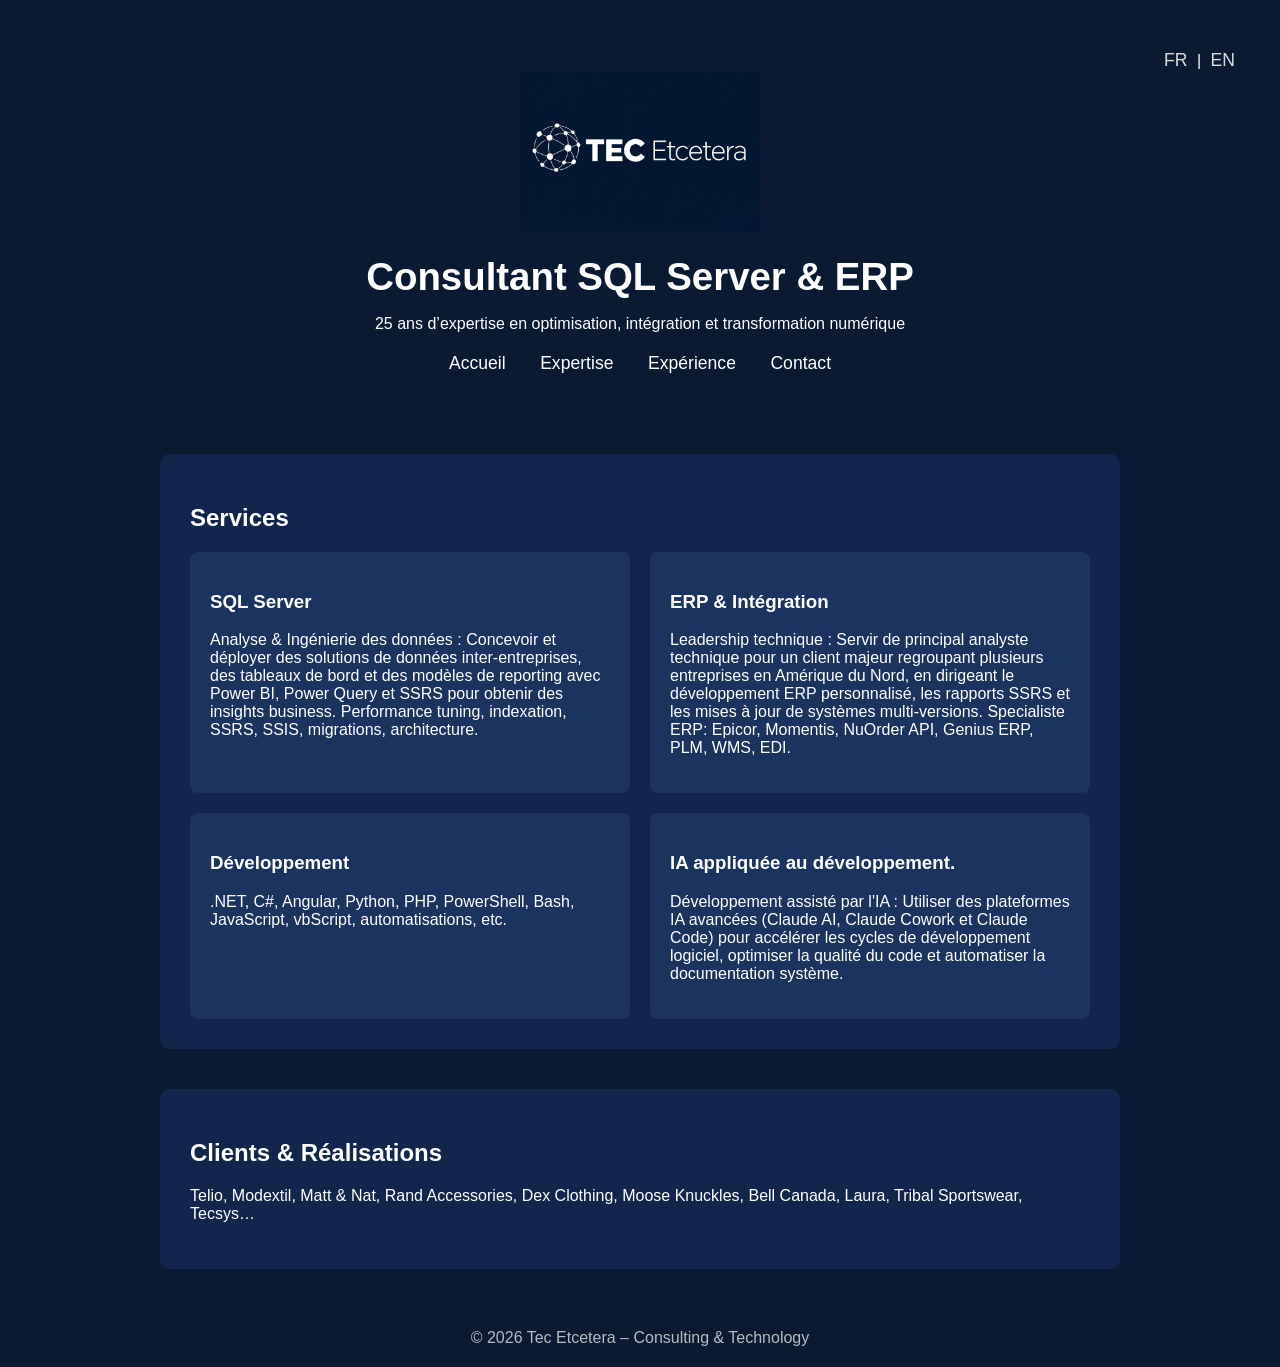
==== commit de205190: "Add files via upload" ====
--- a/index.html
+++ b/index.html
@@ -1,58 +1,62 @@
-﻿<!DOCTYPE html>
-<html lang="fr">
-<head>
-    <meta charset="UTF-8">
-    <title>Tec Etcetera – Consultant SQL Server & ERP</title>
-    <link rel="stylesheet" href="css/style.css">
-</head>
-
-<body>
-
-    <header>
-        <nav class="lang-menu">
-            <a href="index.html">FR</a> |
-            <a href="index-en.html">EN</a>
-        </nav>
-
-        <img src="images/logo-tecetcetera.png" alt="Tec Etcetera Logo">
-        <h1>Consultant SQL Server & ERP</h1>
-        <p>25 ans d’expertise en optimisation, intégration et transformation numérique</p>
-
-        <nav>
-            <a href="index.html">Accueil</a>
-            <a href="expertise.html">Expertise</a>
-            <a href="experience.html">Expérience</a>
-            <a href="contact.html">Contact</a>
-        </nav>
-    </header>
-
-
-    <div class="section">
-        <h2>Services</h2>
-        <div class="services">
-            <div class="service">
-                <h3>SQL Server</h3>
-                <p>Performance tuning, indexation, SSRS, SSIS, migrations, architecture.</p>
-            </div>
-            <div class="service">
-                <h3>ERP & Intégration</h3>
-                <p>Epicor, Momentis, NuOrder API, Genius ERP, PLM, WMS, EDI.</p>
-            </div>
-            <div class="service">
-                <h3>Développement</h3>
-                <p>.NET, C#, Angular, automatisation, IA appliquée au développement.</p>
-            </div>
-        </div>
-    </div>
-
-    <div class="section">
-        <h2>Clients & Réalisations</h2>
-        <p>Telio, Modextil, Matt & Nat, Rand Accessories, Dex Clothing, Moose Knuckles, Bell Canada, Laura, Tribal Sportswear, Tecsys…</p>
-    </div>
-
-    <footer>
-        © 2026 Tec Etcetera – Consulting & Technology
-    </footer>
-
-</body>
-</html>
+﻿<!DOCTYPE html>
+<html lang="fr">
+<head>
+    <meta charset="UTF-8">
+    <title>Tec Etcetera – Consultant SQL Server & ERP</title>
+    <link rel="stylesheet" href="css/style.css">
+</head>
+
+<body>
+
+    <header>
+        <nav class="lang-menu">
+            <a href="index.html">FR</a> |
+            <a href="index-en.html">EN</a>
+        </nav>
+
+        <img src="images/logo-tecetcetera.png" alt="Tec Etcetera Logo">
+        <h1>Consultant SQL Server & ERP</h1>
+        <p>25 ans d’expertise en optimisation, intégration et transformation numérique</p>
+
+        <nav>
+            <a href="index.html">Accueil</a>
+            <a href="expertise.html">Expertise</a>
+            <a href="experience.html">Expérience</a>
+            <a href="contact.html">Contact</a>
+        </nav>
+    </header>
+
+
+    <div class="section">
+        <h2>Services</h2>
+        <div class="services">
+            <div class="service">
+                <h3>SQL Server</h3>
+                <p>Analyse & Ingénierie des données : Concevoir et déployer des solutions de données inter-entreprises, des tableaux de bord et des modèles de reporting avec Power BI, Power Query et SSRS pour obtenir des insights business.  Performance tuning, indexation, SSRS, SSIS, migrations, architecture.</p>
+            </div>
+            <div class="service">
+                <h3>ERP & Intégration</h3>
+                <p>Leadership technique : Servir de principal analyste technique pour un client majeur regroupant plusieurs entreprises en Amérique du Nord, en dirigeant le développement ERP personnalisé, les rapports SSRS et les mises à jour de systèmes multi-versions. Specialiste ERP:  Epicor, Momentis, NuOrder API, Genius ERP, PLM, WMS, EDI.</p>
+            </div>
+            <div class="service">
+                <h3>Développement</h3>
+                <p>.NET, C#, Angular, Python, PHP, PowerShell, Bash, JavaScript, vbScript, automatisations, etc.</p>
+            </div>
+            <div class="service">
+                <h3>IA appliquée au développement.</h3>
+                <p>Développement assisté par l'IA : Utiliser des plateformes IA avancées (Claude AI, Claude Cowork et Claude Code) pour accélérer les cycles de développement logiciel, optimiser la qualité du code et automatiser la documentation système.</p>
+            </div>
+        </div>
+    </div>
+
+    <div class="section">
+        <h2>Clients & Réalisations</h2>
+        <p>Telio, Modextil, Matt & Nat, Rand Accessories, Dex Clothing, Moose Knuckles, Bell Canada, Laura, Tribal Sportswear, Tecsys…</p>
+    </div>
+
+    <footer>
+        © 2026 Tec Etcetera – Consulting & Technology
+    </footer>
+
+</body>
+</html>
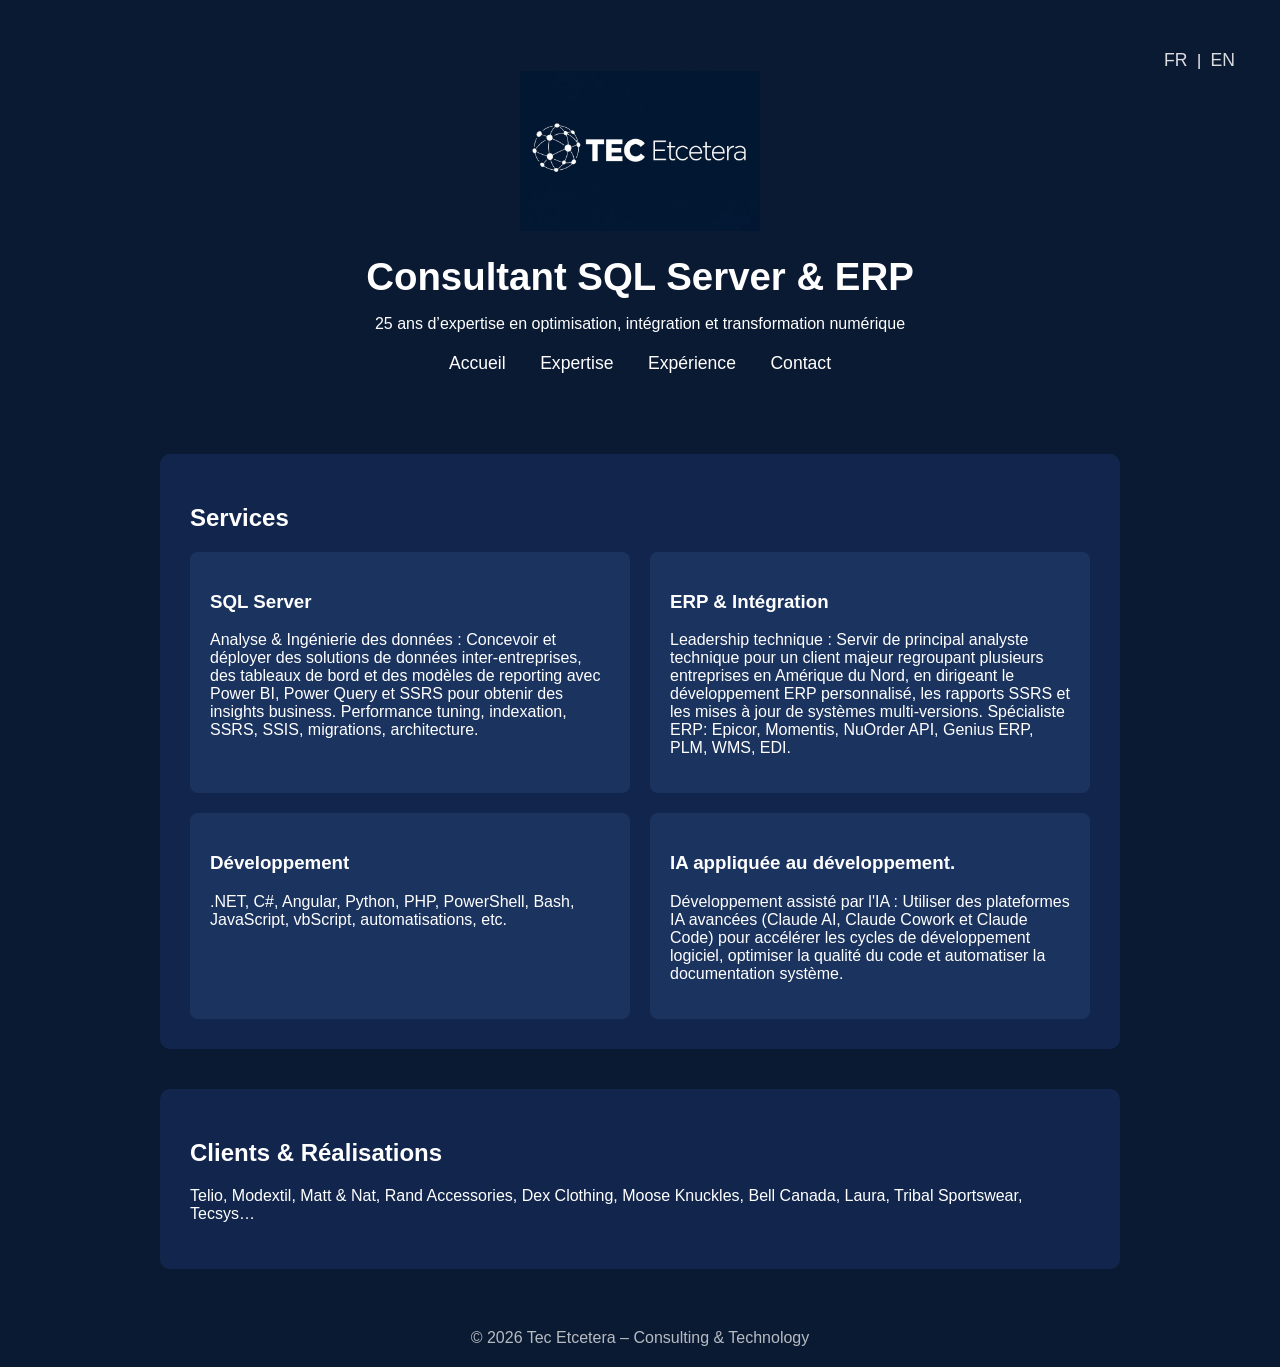
==== commit 577c5557: "Add files via upload" ====
--- a/index.html
+++ b/index.html
@@ -36,7 +36,7 @@
             </div>
             <div class="service">
                 <h3>ERP & Intégration</h3>
-                <p>Leadership technique : Servir de principal analyste technique pour un client majeur regroupant plusieurs entreprises en Amérique du Nord, en dirigeant le développement ERP personnalisé, les rapports SSRS et les mises à jour de systèmes multi-versions. Specialiste ERP:  Epicor, Momentis, NuOrder API, Genius ERP, PLM, WMS, EDI.</p>
+                <p>Leadership technique : Servir de principal analyste technique pour un client majeur regroupant plusieurs entreprises en Amérique du Nord, en dirigeant le développement ERP personnalisé, les rapports SSRS et les mises à jour de systèmes multi-versions. Spécialiste ERP:  Epicor, Momentis, NuOrder API, Genius ERP, PLM, WMS, EDI.</p>
             </div>
             <div class="service">
                 <h3>Développement</h3>
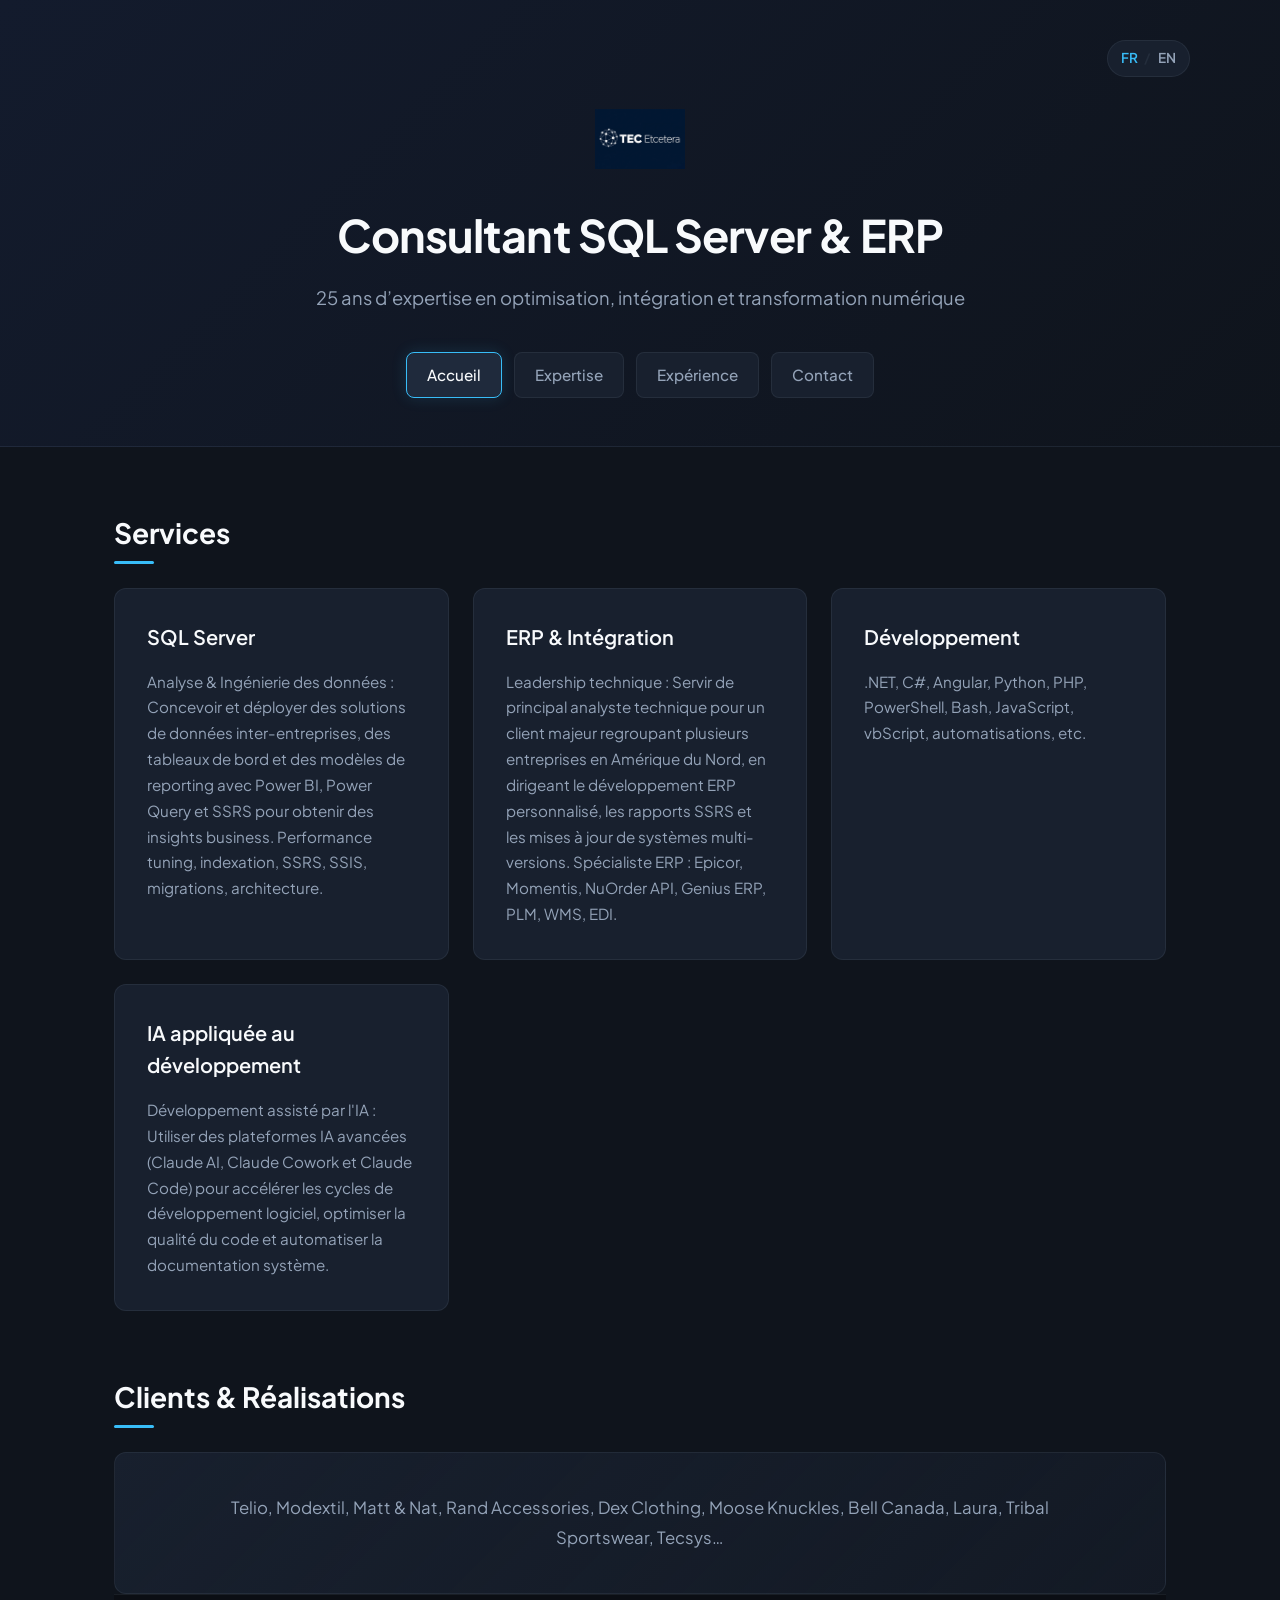
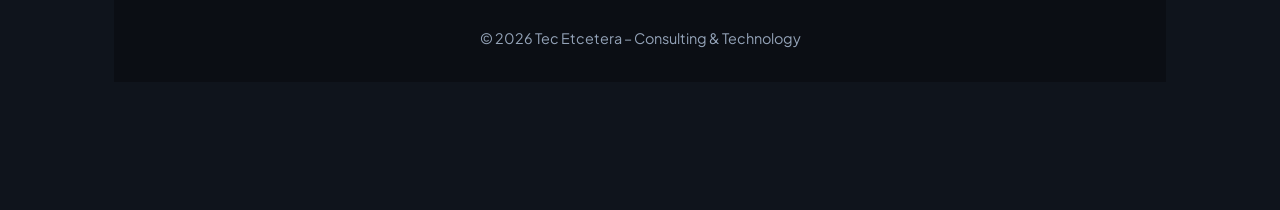
==== commit f216caec: "Add files via upload" ====
--- a/index.html
+++ b/index.html
@@ -1,62 +1,317 @@
-﻿<!DOCTYPE html>
-<html lang="fr">
-<head>
-    <meta charset="UTF-8">
-    <title>Tec Etcetera – Consultant SQL Server & ERP</title>
-    <link rel="stylesheet" href="css/style.css">
-</head>
-
-<body>
-
-    <header>
-        <nav class="lang-menu">
-            <a href="index.html">FR</a> |
-            <a href="index-en.html">EN</a>
-        </nav>
-
-        <img src="images/logo-tecetcetera.png" alt="Tec Etcetera Logo">
-        <h1>Consultant SQL Server & ERP</h1>
-        <p>25 ans d’expertise en optimisation, intégration et transformation numérique</p>
-
-        <nav>
-            <a href="index.html">Accueil</a>
-            <a href="expertise.html">Expertise</a>
-            <a href="experience.html">Expérience</a>
-            <a href="contact.html">Contact</a>
-        </nav>
-    </header>
-
-
-    <div class="section">
-        <h2>Services</h2>
-        <div class="services">
-            <div class="service">
-                <h3>SQL Server</h3>
-                <p>Analyse & Ingénierie des données : Concevoir et déployer des solutions de données inter-entreprises, des tableaux de bord et des modèles de reporting avec Power BI, Power Query et SSRS pour obtenir des insights business.  Performance tuning, indexation, SSRS, SSIS, migrations, architecture.</p>
-            </div>
-            <div class="service">
-                <h3>ERP & Intégration</h3>
-                <p>Leadership technique : Servir de principal analyste technique pour un client majeur regroupant plusieurs entreprises en Amérique du Nord, en dirigeant le développement ERP personnalisé, les rapports SSRS et les mises à jour de systèmes multi-versions. Spécialiste ERP:  Epicor, Momentis, NuOrder API, Genius ERP, PLM, WMS, EDI.</p>
-            </div>
-            <div class="service">
-                <h3>Développement</h3>
-                <p>.NET, C#, Angular, Python, PHP, PowerShell, Bash, JavaScript, vbScript, automatisations, etc.</p>
-            </div>
-            <div class="service">
-                <h3>IA appliquée au développement.</h3>
-                <p>Développement assisté par l'IA : Utiliser des plateformes IA avancées (Claude AI, Claude Cowork et Claude Code) pour accélérer les cycles de développement logiciel, optimiser la qualité du code et automatiser la documentation système.</p>
-            </div>
-        </div>
-    </div>
-
-    <div class="section">
-        <h2>Clients & Réalisations</h2>
-        <p>Telio, Modextil, Matt & Nat, Rand Accessories, Dex Clothing, Moose Knuckles, Bell Canada, Laura, Tribal Sportswear, Tecsys…</p>
-    </div>
-
-    <footer>
-        © 2026 Tec Etcetera – Consulting & Technology
-    </footer>
-
-</body>
-</html>
+<!DOCTYPE html>
+<html lang="fr">
+<head>
+    <meta charset="UTF-8">
+    <meta name="viewport" content="width=device-width, initial-scale=1.0">
+    <title>Tec Etcetera – Consultant SQL Server & ERP</title>
+    <link rel="preconnect" href="https://fonts.googleapis.com">
+    <link href="https://fonts.googleapis.com/css2?family=Plus+Jakarta+Sans:wght@400;500;600;700&display=swap" rel="stylesheet">
+    <style>
+        :root {
+            --bg-color: #0f141c;
+            --surface-color: #18202e;
+            --surface-hover: #1f2a3c;
+            --primary: #38bdf8;
+            --primary-glow: rgba(56, 189, 248, 0.15);
+            --text-main: #f8fafc;
+            --text-muted: #94a3b8;
+            --border-color: rgba(148, 163, 184, 0.1);
+            --accent-gold: #fbbf24;
+        }
+
+        * {
+            box-sizing: border-box;
+            margin: 0;
+            padding: 0;
+        }
+
+        body {
+            font-family: 'Plus Jakarta Sans', sans-serif;
+            background-color: var(--bg-color);
+            color: var(--text-main);
+            line-height: 1.6;
+            min-height: 100vh;
+            display: flex;
+            flex-direction: column;
+        }
+
+        /* Header moderne */
+        header {
+            background: linear-gradient(135deg, #131b2d 0%, #0f141c 100%);
+            border-bottom: 1px solid var(--border-color);
+            padding: 2.5rem 1.5rem 3rem;
+            text-align: center;
+            position: relative;
+        }
+
+        .top-bar {
+            max-width: 1100px;
+            margin: 0 auto 2rem auto;
+            display: flex;
+            justify-content: flex-end;
+            align-items: center;
+        }
+
+        .lang-menu {
+            background: var(--surface-color);
+            border: 1px solid var(--border-color);
+            padding: 0.4rem 0.8rem;
+            border-radius: 20px;
+            font-size: 0.85rem;
+            font-weight: 600;
+        }
+
+        .lang-menu a {
+            color: var(--text-muted);
+            text-decoration: none;
+            transition: color 0.2s;
+        }
+
+        .lang-menu a:hover, .lang-menu a.active {
+            color: var(--primary);
+        }
+
+        .lang-menu span {
+            color: var(--border-color);
+            margin: 0 0.3rem;
+        }
+
+        .logo-container {
+            margin-bottom: 1.5rem;
+        }
+
+        header img {
+            max-height: 60px;
+            width: auto;
+            object-fit: contain;
+        }
+
+        header h1 {
+            font-size: clamp(1.8rem, 4vw, 2.8rem);
+            font-weight: 700;
+            color: var(--text-main);
+            margin-bottom: 0.75rem;
+            letter-spacing: -0.02em;
+        }
+
+        header p {
+            color: var(--text-muted);
+            font-size: clamp(1rem, 2vw, 1.15rem);
+            max-width: 650px;
+            margin: 0 auto 2.5rem auto;
+        }
+
+        /* Navigation principale */
+        .main-nav {
+            display: flex;
+            justify-content: center;
+            gap: 0.75rem;
+            flex-wrap: wrap;
+        }
+
+        .main-nav a {
+            color: var(--text-muted);
+            background-color: var(--surface-color);
+            border: 1px solid var(--border-color);
+            padding: 0.6rem 1.25rem;
+            border-radius: 8px;
+            text-decoration: none;
+            font-weight: 500;
+            font-size: 0.95rem;
+            transition: all 0.25s ease;
+        }
+
+        .main-nav a:hover, .main-nav a.active {
+            color: var(--text-main);
+            background-color: var(--surface-hover);
+            border-color: var(--primary);
+            box-shadow: 0 0 15px var(--primary-glow);
+        }
+
+        /* Contenu principal */
+        .container {
+            max-width: 1100px;
+            margin: 0 auto;
+            padding: 4rem 1.5rem;
+            width: 100%;
+            flex: 1;
+        }
+
+        .section {
+            margin-bottom: 4rem;
+        }
+
+        .section h2 {
+            font-size: 1.75rem;
+            font-weight: 700;
+            margin-bottom: 2rem;
+            position: relative;
+            display: inline-block;
+        }
+
+        .section h2::after {
+            content: '';
+            position: absolute;
+            left: 0;
+            bottom: -8px;
+            width: 40px;
+            height: 3px;
+            background-color: var(--primary);
+            border-radius: 2px;
+        }
+
+        /* Grille de services moderne */
+        .services {
+            display: grid;
+            grid-template-columns: repeat(auto-fit, minmax(280px, 1fr));
+            gap: 1.5rem;
+        }
+
+        .service {
+            background-color: var(--surface-color);
+            border: 1px solid var(--border-color);
+            border-radius: 12px;
+            padding: 2rem;
+            transition: transform 0.25s ease, border-color 0.25s ease, box-shadow 0.25s ease;
+            position: relative;
+            overflow: hidden;
+        }
+
+        .service::before {
+            content: '';
+            position: absolute;
+            top: 0;
+            left: 0;
+            width: 100%;
+            height: 3px;
+            background: linear-gradient(90deg, var(--primary), var(--accent-gold));
+            opacity: 0;
+            transition: opacity 0.25s ease;
+        }
+
+        .service:hover {
+            transform: translateY(-4px);
+            border-color: rgba(56, 189, 248, 0.3);
+            box-shadow: 0 10px 30px rgba(0, 0, 0, 0.3);
+        }
+
+        .service:hover::before {
+            opacity: 1;
+        }
+
+        .service h3 {
+            font-size: 1.25rem;
+            font-weight: 600;
+            color: var(--text-main);
+            margin-bottom: 1rem;
+        }
+
+        .service p {
+            color: var(--text-muted);
+            font-size: 0.95rem;
+            line-height: 1.7;
+        }
+
+        /* Section clients & réalisations */
+        .clients-card {
+            background: linear-gradient(135deg, var(--surface-color) 0%, rgba(24, 32, 46, 0.5) 100%);
+            border: 1px solid var(--border-color);
+            border-radius: 12px;
+            padding: 2.5rem;
+            text-align: center;
+        }
+
+        .clients-card p {
+            color: var(--text-muted);
+            font-size: 1.05rem;
+            line-height: 1.8;
+            max-width: 900px;
+            margin: 0 auto;
+        }
+
+        /* Footer */
+        footer {
+            background-color: #0b0e14;
+            border-top: 1px solid var(--border-color);
+            text-align: center;
+            padding: 2rem;
+            color: var(--text-muted);
+            font-size: 0.9rem;
+        }
+
+        /* Responsive */
+        @media (max-width: 768px) {
+            header {
+                padding: 2rem 1rem;
+            }
+            .container {
+                padding: 2.5rem 1rem;
+            }
+            .service {
+                padding: 1.5rem;
+            }
+        }
+    </style>
+</head>
+
+<body>
+
+    <header>
+        <div class="top-bar">
+            <nav class="lang-menu">
+                <a href="index.html" class="active">FR</a>
+                <span>/</span>
+                <a href="index-en.html">EN</a>
+            </nav>
+        </div>
+
+        <div class="logo-container">
+            <img src="images/logo-tecetcetera.png" alt="Tec Etcetera Logo">
+        </div>
+        
+        <h1>Consultant SQL Server & ERP</h1>
+        <p>25 ans d’expertise en optimisation, intégration et transformation numérique</p>
+
+        <nav class="main-nav">
+            <a href="index.html" class="active">Accueil</a>
+            <a href="expertise.html">Expertise</a>
+            <a href="experience.html">Expérience</a>
+            <a href="contact.html">Contact</a>
+        </nav>
+    </header>
+
+    <div class="container">
+        <div class="section">
+            <h2>Services</h2>
+            <div class="services">
+                <div class="service">
+                    <h3>SQL Server</h3>
+                    <p>Analyse & Ingénierie des données : Concevoir et déployer des solutions de données inter-entreprises, des tableaux de bord et des modèles de reporting avec Power BI, Power Query et SSRS pour obtenir des insights business. Performance tuning, indexation, SSRS, SSIS, migrations, architecture.</p>
+                </div>
+                <div class="service">
+                    <h3>ERP & Intégration</h3>
+                    <p>Leadership technique : Servir de principal analyste technique pour un client majeur regroupant plusieurs entreprises en Amérique du Nord, en dirigeant le développement ERP personnalisé, les rapports SSRS et les mises à jour de systèmes multi-versions. Spécialiste ERP : Epicor, Momentis, NuOrder API, Genius ERP, PLM, WMS, EDI.</p>
+                </div>
+                <div class="service">
+                    <h3>Développement</h3>
+                    <p>.NET, C#, Angular, Python, PHP, PowerShell, Bash, JavaScript, vbScript, automatisations, etc.</p>
+                </div>
+                <div class="service">
+                    <h3>IA appliquée au développement</h3>
+                    <p>Développement assisté par l'IA : Utiliser des plateformes IA avancées (Claude AI, Claude Cowork et Claude Code) pour accélérer les cycles de développement logiciel, optimiser la qualité du code et automatiser la documentation système.</p>
+                </div>
+            </div>
+        </div>
+
+        <div class="section">
+            <h2>Clients & Réalisations</h2>
+            <div class="clients-card">
+                <p>Telio, Modextil, Matt & Nat, Rand Accessories, Dex Clothing, Moose Knuckles, Bell Canada, Laura, Tribal Sportswear, Tecsys…</p>
+            </div>
+
+    <footer>
+        © 2026 Tec Etcetera – Consulting & Technology
+    </footer>
+
+</body>
+</html>
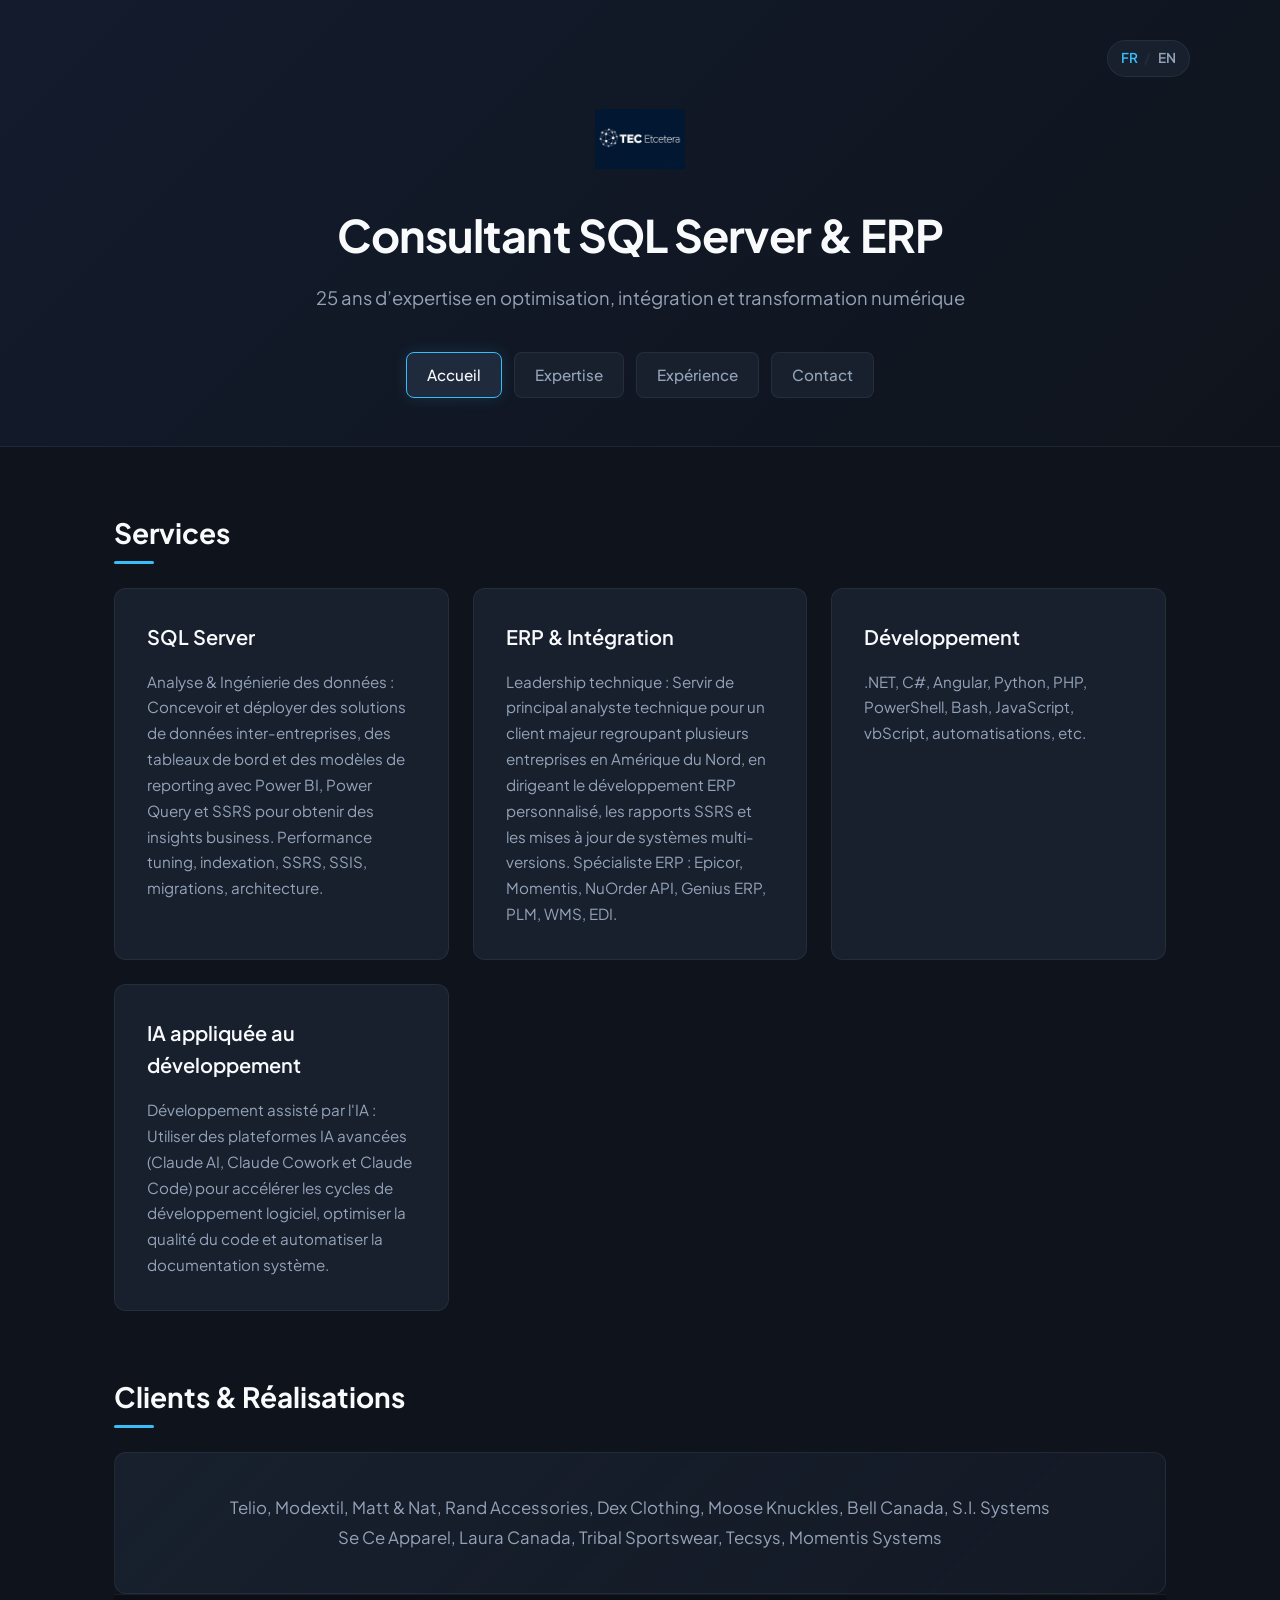
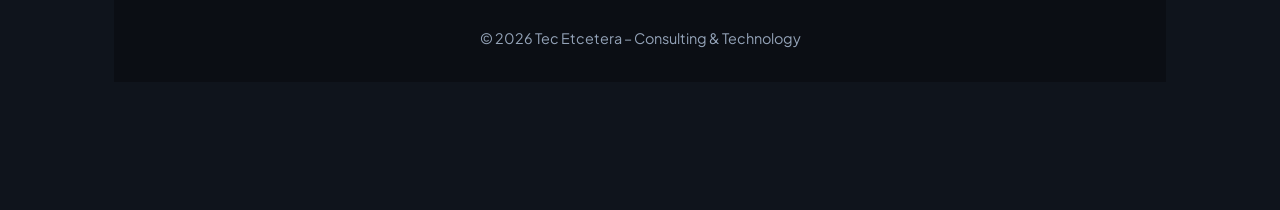
==== commit 12b8e648: "Add files via upload" ====
--- a/index.html
+++ b/index.html
@@ -306,7 +306,7 @@
         <div class="section">
             <h2>Clients & Réalisations</h2>
             <div class="clients-card">
-                <p>Telio, Modextil, Matt & Nat, Rand Accessories, Dex Clothing, Moose Knuckles, Bell Canada, Laura, Tribal Sportswear, Tecsys…</p>
+                <p>Telio, Modextil, Matt & Nat, Rand Accessories, Dex Clothing, Moose Knuckles, Bell Canada, S.I. Systems<br /> Se Ce Apparel, Laura Canada, Tribal Sportswear, Tecsys, Momentis Systems</p>
             </div>
 
     <footer>
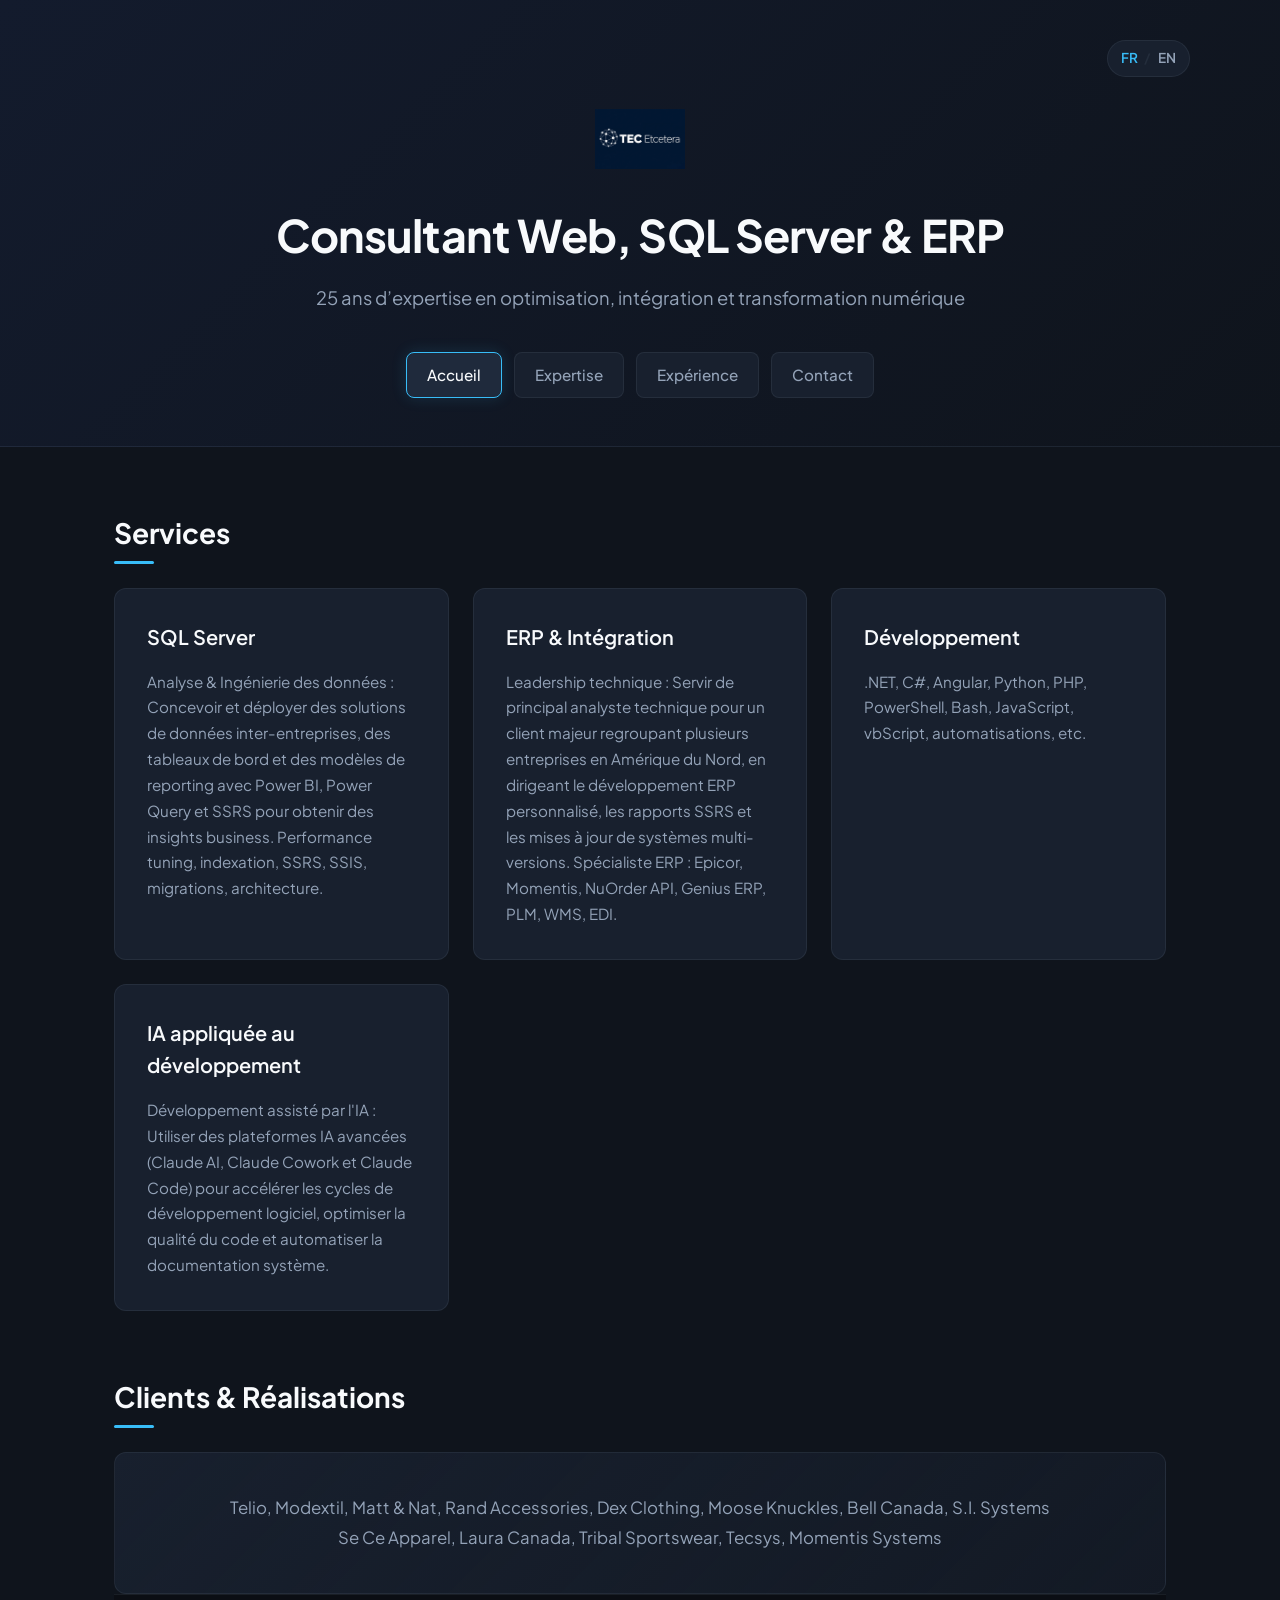
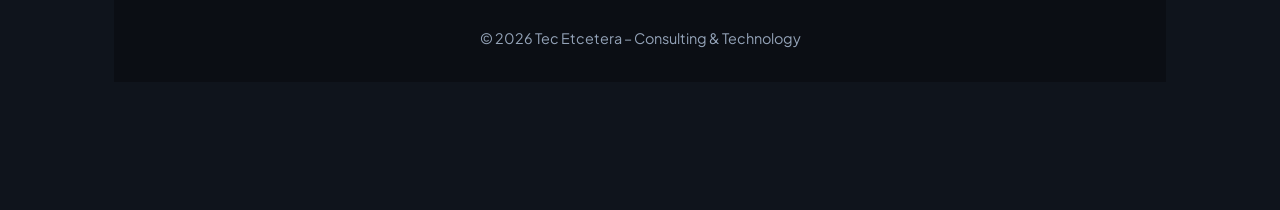
==== commit fec12cf8: "Add files via upload" ====
--- a/index.html
+++ b/index.html
@@ -269,7 +269,7 @@
             <img src="images/logo-tecetcetera.png" alt="Tec Etcetera Logo">
         </div>
         
-        <h1>Consultant SQL Server & ERP</h1>
+        <h1>Consultant Web, SQL Server & ERP</h1>
         <p>25 ans d’expertise en optimisation, intégration et transformation numérique</p>
 
         <nav class="main-nav">
